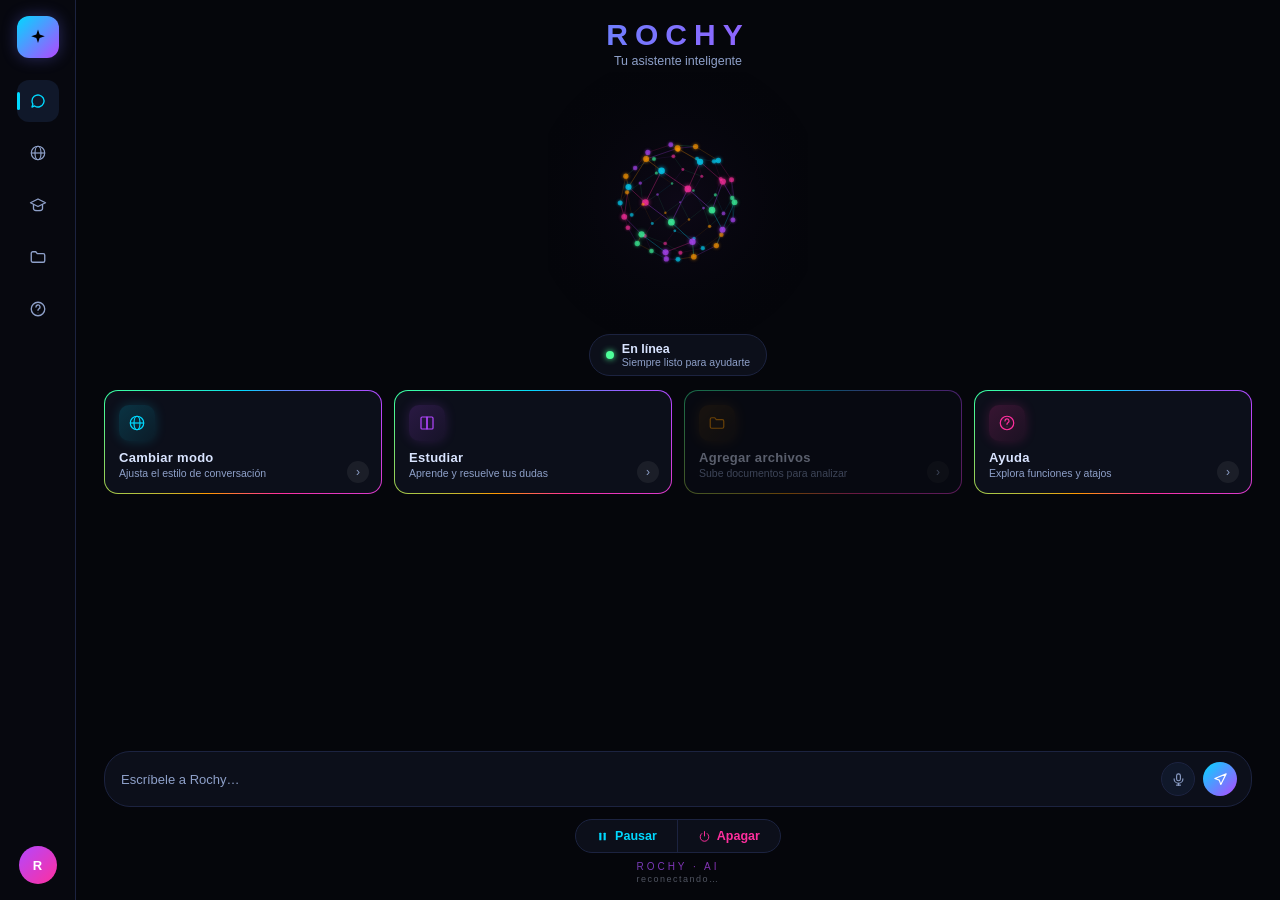
==== interface/index.html @ ec588e19 "Scroll en #main para que nada quede recortado en ventanas bajas En ventanas cortas, la esfera + tarj" ====
<!DOCTYPE html>
<html lang="es">
<head>
<meta charset="UTF-8">
<title>Rochy</title>
<style>
  :root {
    /* Paleta "gamer": neones más saturados que antes, para las tarjetas y
       botones (el orbe mantiene su propia paleta interna, esto es solo
       para el resto de la interfaz). */
    --blue: #00d9ff;
    --purple: #b347ff;
    --pink: #ff2f9e;
    --orange: #ff9900;
    --green: #3dffa0;
    --bg: #05060b;
    --panel: #0c0f1a;
    --border: #1c2340;
    --text: #d9e4ff;
    --text-dim: #8ea0c9;
  }
  * { box-sizing: border-box; }
  html, body {
    margin: 0;
    padding: 0;
    width: 100%;
    height: 100%;
    background: var(--bg);
    overflow: hidden;
    font-family: 'Segoe UI', 'Calibri', sans-serif;
    color: var(--text);
  }
  .display-font {
    font-family: 'Bahnschrift', 'Segoe UI Semibold', 'Trebuchet MS', sans-serif;
  }
  #app {
    display: flex;
    height: 100vh;
  }

  /* ================= Barra lateral ================= */
  #sidebar {
    flex: 0 0 76px;
    display: flex;
    flex-direction: column;
    align-items: center;
    padding: 16px 0;
    border-right: 1px solid var(--border);
    background: #07080f;
  }
  #sidebar .brand {
    width: 42px;
    height: 42px;
    border-radius: 12px;
    background: linear-gradient(135deg, var(--blue), var(--purple));
    display: flex;
    align-items: center;
    justify-content: center;
    font-size: 18px;
    cursor: pointer;
    box-shadow: 0 0 16px #6b6bff55;
    margin-bottom: 22px;
    border: none;
  }
  #sidebar .navIcons {
    display: flex;
    flex-direction: column;
    gap: 10px;
    flex: 1;
  }
  .navBtn {
    width: 42px;
    height: 42px;
    border-radius: 12px;
    background: transparent;
    border: 1px solid transparent;
    color: var(--text-dim);
    font-size: 17px;
    cursor: pointer;
    display: flex;
    align-items: center;
    justify-content: center;
    position: relative;
  }
  .navBtn:hover { background: #10182a; color: var(--text); }
  .navBtn.active { color: var(--blue); background: #10182a; }
  .navBtn.active::after {
    content: '';
    position: absolute;
    left: -1px;
    top: 50%;
    transform: translateY(-50%);
    width: 3px;
    height: 18px;
    border-radius: 3px;
    background: var(--blue);
  }
  #sidebar .avatar {
    width: 38px;
    height: 38px;
    border-radius: 50%;
    background: linear-gradient(135deg, var(--purple), var(--pink));
    display: flex;
    align-items: center;
    justify-content: center;
    font-size: 13px;
    font-weight: 600;
    color: #fff;
  }

  /* ================= Contenido principal ================= */
  #main {
    flex: 1;
    display: flex;
    flex-direction: column;
    min-width: 0;
    padding: 18px 28px 16px 28px;
    /* Antes era "hidden": si la ventana quedaba muy baja y todo (esfera +
       tarjetas + chat + entrada) no cabía, el sobrante se recortaba
       invisible — ni se veía ni se podía llegar a él. Ahora se puede
       desplazar en vez de perderlo. */
    overflow: auto;
  }
  #main::-webkit-scrollbar { width: 6px; }
  #main::-webkit-scrollbar-thumb { background: var(--border); border-radius: 3px; }

  #topRow {
    display: flex;
    justify-content: flex-start;
    flex: 0 0 auto;
  }
  /* Oculto por defecto: solo aparece en pantallas chicas (media query al
     final del archivo), donde la barra lateral deja de ser una columna fija
     y pasa a ser un cajón que se abre con este botón. */
  #hamburgerBtn {
    display: none;
    width: 34px;
    height: 34px;
    border-radius: 10px;
    background: var(--panel);
    border: 1px solid var(--border);
    color: var(--text-dim);
    cursor: pointer;
    align-items: center;
    justify-content: center;
  }
  #hamburgerBtn:hover { color: var(--text); border-color: var(--blue); }
  #sidebarBackdrop { display: none; }

  /* ================= Diseño responsive: prioriza el chat =================
     En cuanto hay una conversación de verdad (#main.chatting, activado desde
     JS en addBubble), el encabezado/esfera/tarjetas se achican con una
     transición suave — le devuelven casi todo el espacio vertical al chat,
     que es lo que más importa una vez que ya empezaste a hablar con Rochy.
     Las 4 acciones de las tarjetas siguen accesibles desde la barra
     lateral, así que nada se pierde al ocultarlas. */
  #header {
    text-align: center;
    flex: 0 0 auto;
    max-height: 80px;
    overflow: hidden;
    transition: max-height 0.3s ease, opacity 0.3s ease, margin 0.3s ease;
  }
  #main.chatting #header { max-height: 0; opacity: 0; margin: 0; }
  #assistantName {
    font-size: 30px;
    font-weight: 700;
    letter-spacing: 7px;
    margin: 0;
    background: linear-gradient(90deg, var(--blue), var(--purple), var(--pink), var(--orange), var(--green), var(--blue));
    background-size: 350% auto;
    -webkit-background-clip: text;
    background-clip: text;
    color: transparent;
    animation: titleShift 10s linear infinite;
  }
  @keyframes titleShift {
    to { background-position: -300% center; }
  }
  #tagline {
    margin: 2px 0 0 0;
    font-size: 12.5px;
    color: var(--text-dim);
  }

  #orbWrap {
    position: relative;
    width: 260px;
    height: 260px;
    margin: 4px auto 2px auto;
    flex: 0 0 auto;
    transition: width 0.3s ease, height 0.3s ease, margin 0.3s ease;
  }
  #orbWrap canvas {
    position: absolute;
    inset: 0;
    width: 100%;
    height: 100%;
  }
  /* A propósito NO se achica en modo "chatting" (a diferencia del
     encabezado/tarjetas) — al usuario le gusta que la esfera se quede en
     su tamaño normal siempre. */

  #statusPill {
    align-self: center;
    display: flex;
    align-items: center;
    gap: 8px;
    padding: 7px 16px;
    border-radius: 30px;
    border: 1px solid var(--border);
    background: var(--panel);
    margin: 0 auto 14px auto;
    transition: padding 0.3s ease, margin 0.3s ease;
  }
  #main.chatting #statusPill { padding: 4px 12px; margin: 0 auto 8px auto; }
  #main.chatting #statusSub { display: none; }
  #statusDot {
    width: 8px; height: 8px; border-radius: 50%;
    background: #4dff9a;
    box-shadow: 0 0 6px #4dff9a;
    flex: 0 0 auto;
    animation: dotPulse 2.2s ease-in-out infinite;
  }
  #statusDot.local { background: #ffb03c; box-shadow: 0 0 6px #ffb03c; }
  @keyframes dotPulse {
    0%, 100% { opacity: 1; transform: scale(1); }
    50% { opacity: 0.55; transform: scale(0.82); }
  }
  #statusText { font-size: 12.5px; font-weight: 600; }
  #statusSub { font-size: 10.5px; color: var(--text-dim); }

  /* ================= Tarjetas de función ================= */
  #cards {
    display: grid;
    grid-template-columns: repeat(auto-fit, minmax(140px, 1fr));
    gap: 12px;
    flex: 0 0 auto;
    margin-bottom: 14px;
    max-height: 200px;
    overflow: hidden;
    transition: max-height 0.3s ease, opacity 0.3s ease, margin 0.3s ease;
  }
  #main.chatting #cards {
    max-height: 0;
    opacity: 0;
    margin: 0;
    pointer-events: none;
  }
  /* Borde con degradado RGB girando — técnica de doble fondo (uno solo
     visible dentro del borde, otro solo en el área del borde mismo), sin
     máscaras: la versión anterior usaba mask-composite para recortar un
     anillo fino, pero no se recortaba bien en esta ventana y el degradado
     se filtraba por dentro de toda la tarjeta como franjas diagonales. Esta
     técnica es más simple y no tiene ese problema: el degradado JAMÁS pinta
     nada fuera del borde, porque solo existe ahí. */
  @property --angle {
    syntax: '<angle>';
    inherits: false;
    initial-value: 0deg;
  }
  .card {
    --angle: 0deg;
    position: relative;
    border: 1.5px solid transparent;
    border-radius: 14px;
    background:
      linear-gradient(var(--panel), var(--panel)) padding-box,
      conic-gradient(from var(--angle), var(--blue), var(--purple), var(--pink), var(--orange), var(--green), var(--blue)) border-box;
    padding: 14px 14px 12px 14px;
    cursor: pointer;
    text-align: left;
    transition: transform 0.15s, box-shadow 0.15s, filter 0.15s;
    color: var(--text);
    font-family: inherit;
    animation: spinBorder 8s linear infinite;
  }
  @keyframes spinBorder { to { --angle: 360deg; } }
  .card:hover { transform: translateY(-3px); box-shadow: 0 10px 26px #00000066; filter: brightness(1.15); }
  .card:disabled { opacity: 0.4; cursor: not-allowed; transform: none; animation: none; }
  .card .cardIcon {
    width: 36px; height: 36px;
    border-radius: 10px;
    display: flex; align-items: center; justify-content: center;
    margin-bottom: 9px;
  }
  .card .cardTitle { font-size: 13px; font-weight: 700; margin-bottom: 2px; letter-spacing: 0.3px; }
  .card .cardSub { font-size: 10.5px; color: var(--text-dim); line-height: 1.3; }
  .card .cardArrow {
    position: absolute;
    right: 12px; bottom: 10px;
    width: 22px; height: 22px;
    border-radius: 50%;
    display: flex; align-items: center; justify-content: center;
    font-size: 12px;
    background: #ffffff10;
    color: var(--text-dim);
  }
  .card.blue   .cardIcon { background: linear-gradient(135deg, #00d9ff2e, #00d9ff10); color: var(--blue);   box-shadow: 0 0 12px #00d9ff2e; }
  .card.purple .cardIcon { background: linear-gradient(135deg, #b347ff2e, #b347ff10); color: var(--purple); box-shadow: 0 0 12px #b347ff2e; }
  .card.orange .cardIcon { background: linear-gradient(135deg, #ff99002e, #ff990010); color: var(--orange); box-shadow: 0 0 12px #ff99002e; }
  .card.pink   .cardIcon { background: linear-gradient(135deg, #ff2f9e2e, #ff2f9e10); color: var(--pink);   box-shadow: 0 0 12px #ff2f9e2e; }

  /* ================= Ventana flotante (modal) =================
     Reemplaza los alert()/prompt() nativos del navegador (se veían feos,
     genéricos, y no se pueden ni pintar) y el panel de ayuda inline — ahora
     todo "contenido de ayuda" (ayuda de verdad, o elegir/crear una materia
     de estudio) aparece en esta misma ventana flotante, con nuestro propio
     estilo, en vez de mezclarse con el chat. */
  #modalOverlay {
    position: fixed;
    inset: 0;
    background: rgba(2, 3, 10, 0.62);
    backdrop-filter: blur(3px);
    display: none;
    align-items: center;
    justify-content: center;
    z-index: 50;
  }
  #modalOverlay.open { display: flex; }
  #modalBox {
    width: min(420px, 88vw);
    max-height: 78vh;
    display: flex;
    flex-direction: column;
    background: var(--panel);
    border: 1px solid var(--border);
    border-radius: 16px;
    box-shadow: 0 24px 70px #000000aa;
    animation: modalIn 0.18s ease-out;
  }
  @keyframes modalIn {
    from { opacity: 0; transform: scale(0.95) translateY(8px); }
    to { opacity: 1; transform: none; }
  }
  #modalHeader {
    display: flex;
    align-items: center;
    justify-content: space-between;
    padding: 14px 16px;
    border-bottom: 1px solid var(--border);
    flex: 0 0 auto;
  }
  #modalTitle { font-size: 15px; font-weight: 700; letter-spacing: 0.4px; }
  #modalClose {
    width: 28px; height: 28px;
    border-radius: 8px;
    border: 1px solid var(--border);
    background: transparent;
    color: var(--text-dim);
    cursor: pointer;
    display: flex; align-items: center; justify-content: center;
  }
  #modalClose:hover { color: var(--text); border-color: var(--pink); }
  #modalBody {
    padding: 16px;
    overflow-y: auto;
    font-size: 11.5px;
    line-height: 1.5;
  }
  #modalBody h4 {
    margin: 0 0 4px 0;
    font-size: 11px;
    letter-spacing: 1px;
    text-transform: uppercase;
    color: var(--blue);
    opacity: 0.9;
  }
  #modalBody p { margin: 0 0 8px 0; opacity: 0.9; }
  #modalBody code {
    display: inline-block;
    background: #17203a;
    color: #cfe0ff;
    border-radius: 5px;
    padding: 1px 6px;
    margin: 1px 0;
    font-size: 11px;
  }
  #modalBody .helpSection:last-child p:last-child { margin-bottom: 0; }

  /* Lista de materias existentes, dentro del modal de "Estudiar" */
  .subjectRow {
    display: flex;
    align-items: center;
    gap: 10px;
    padding: 10px 12px;
    border-radius: 10px;
    border: 1px solid var(--border);
    background: #0e1421;
    cursor: pointer;
    margin-bottom: 8px;
    transition: border-color 0.15s, transform 0.15s;
  }
  .subjectRow:hover { border-color: var(--purple); transform: translateX(2px); }
  .subjectRow .subjectIcon { color: var(--purple); flex: 0 0 auto; display: flex; }
  .subjectRow .subjectName { font-weight: 600; text-transform: capitalize; font-size: 12.5px; }
  #newSubjectRow { display: flex; gap: 8px; margin-top: 4px; }
  #newSubjectInput {
    flex: 1;
    background: #0e1421;
    border: 1px solid var(--border);
    border-radius: 8px;
    color: var(--text);
    padding: 8px 10px;
    font-size: 12.5px;
    outline: none;
  }
  #newSubjectInput:focus { border-color: var(--blue); }
  #newSubjectBtn {
    background: linear-gradient(135deg, var(--blue), var(--purple));
    border: none;
    color: #fff;
    border-radius: 8px;
    padding: 0 16px;
    font-size: 12.5px;
    font-weight: 600;
    cursor: pointer;
  }

  /* ================= Transcript ================= */
  #log {
    flex: 1 1 auto;
    overflow-y: auto;
    padding: 4px 2px;
    display: flex;
    flex-direction: column;
    gap: 8px;
    min-height: 0;
  }
  #log::-webkit-scrollbar { width: 6px; }
  #log::-webkit-scrollbar-thumb { background: var(--border); border-radius: 3px; }
  .bubble {
    max-width: 78%;
    padding: 8px 12px;
    border-radius: 14px;
    font-size: 12.5px;
    line-height: 1.45;
    word-wrap: break-word;
    animation: bubbleIn 0.25s ease-out;
  }
  @keyframes bubbleIn {
    from { opacity: 0; transform: translateY(6px); }
    to { opacity: 1; transform: none; }
  }
  .bubble.user {
    align-self: flex-end;
    background: linear-gradient(135deg, #1c3a66, #23305e);
    color: #e4edff;
    border-bottom-right-radius: 4px;
  }
  .bubble.assistant {
    align-self: flex-start;
    background: var(--panel);
    color: #cfe0ff;
    border: 1px solid var(--border);
    border-bottom-left-radius: 4px;
  }

  /* ================= Entrada de texto ================= */
  #inputRow {
    flex: 0 0 auto;
    display: flex;
    align-items: center;
    gap: 8px;
    padding: 10px 14px;
    border-radius: 26px;
    border: 1px solid var(--border);
    background: var(--panel);
    margin-top: 10px;
  }
  #textInput {
    flex: 1;
    background: transparent;
    border: none;
    color: var(--text);
    padding: 4px 2px;
    font-size: 13px;
    outline: none;
  }
  #textInput::placeholder { color: var(--text-dim); }
  .roundBtn {
    width: 34px; height: 34px;
    border-radius: 50%;
    border: 1px solid var(--border);
    background: #10182a;
    color: var(--text-dim);
    cursor: pointer;
    display: flex; align-items: center; justify-content: center;
    font-size: 13px;
    flex: 0 0 auto;
  }
  .roundBtn:hover { color: var(--text); border-color: var(--blue); }
  #sendBtn {
    background: linear-gradient(135deg, var(--blue), var(--purple));
    border: none;
    color: #fff;
  }

  /* ================= Barra inferior ================= */
  #controlRow {
    display: flex;
    justify-content: center;
    flex: 0 0 auto;
    margin-top: 12px;
  }
  #controlPill {
    display: flex;
    align-items: center;
    border: 1px solid var(--border);
    background: var(--panel);
    border-radius: 30px;
    overflow: hidden;
  }
  .pillBtn {
    background: transparent;
    border: none;
    color: var(--text);
    padding: 9px 20px;
    font-size: 12.5px;
    font-weight: 600;
    cursor: pointer;
    display: flex;
    align-items: center;
    gap: 6px;
  }
  #pauseBtn { color: var(--blue); }
  #pauseBtn:hover { background: #3aa0ff18; }
  #powerBtn { color: var(--pink); border-left: 1px solid var(--border); }
  #powerBtn:hover { background: #ff5ca818; }

  #footer {
    text-align: center;
    font-size: 10px;
    letter-spacing: 3px;
    padding-top: 8px;
    flex: 0 0 auto;
    background: linear-gradient(90deg, var(--blue), var(--purple), var(--pink));
    -webkit-background-clip: text;
    background-clip: text;
    color: transparent;
    opacity: 0.7;
  }
  #connLabel {
    text-align: center;
    font-size: 9px;
    letter-spacing: 1.5px;
    opacity: 0.35;
    padding-top: 2px;
    flex: 0 0 auto;
  }

  /* ================= Pantalla chica: barra lateral como cajón =================
     Con la ventana angosta, una columna fija de 76px le resta demasiado
     espacio al chat — se oculta y aparece el botón de menú (arriba a la
     izquierda) para abrirla como un cajón flotante encima de todo. */
  @media (max-width: 700px) {
    #hamburgerBtn { display: flex; }
    #sidebar {
      position: fixed;
      top: 0;
      bottom: 0;
      left: 0;
      transform: translateX(-100%);
      transition: transform 0.25s ease;
      z-index: 60;
      box-shadow: 12px 0 32px #000000aa;
    }
    #sidebar.open { transform: translateX(0); }
    #sidebarBackdrop {
      display: block;
      position: fixed;
      inset: 0;
      background: rgba(2, 3, 10, 0.55);
      z-index: 55;
      opacity: 0;
      pointer-events: none;
      transition: opacity 0.25s ease;
    }
    #sidebarBackdrop.open { opacity: 1; pointer-events: auto; }
  }
</style>
</head>
<body>
<div id="app">

  <!-- ============ Barra lateral ============ -->
  <div id="sidebar">
    <button class="brand" id="brandBtn" title="Reinicia la conversación">
      <svg viewBox="0 0 24 24" width="18" height="18" fill="currentColor"><path d="M12 2l2.2 6.8L21 11l-6.8 2.2L12 20l-2.2-6.8L3 11l6.8-2.2L12 2Z"/></svg>
    </button>
    <div class="navIcons">
      <button class="navBtn active" id="navChat" title="Ir al chat">
        <svg viewBox="0 0 24 24" width="18" height="18" fill="none" stroke="currentColor" stroke-width="1.8" stroke-linecap="round" stroke-linejoin="round"><path d="M4 12a8 8 0 1 1 3.5 6.6L4 20l1.2-3.8A7.96 7.96 0 0 1 4 12Z"/></svg>
      </button>
      <button class="navBtn" id="navMode" title="Cambiar modo (local/online)">
        <svg viewBox="0 0 24 24" width="18" height="18" fill="none" stroke="currentColor" stroke-width="1.6"><circle cx="12" cy="12" r="9"/><ellipse cx="12" cy="12" rx="4" ry="9"/><line x1="3" y1="12" x2="21" y2="12"/></svg>
      </button>
      <button class="navBtn" id="navStudy" title="Modo estudio">
        <svg viewBox="0 0 24 24" width="18" height="18" fill="none" stroke="currentColor" stroke-width="1.8" stroke-linecap="round" stroke-linejoin="round"><path d="M12 4 2 9l10 5 10-5-10-5Z"/><path d="M6 11.5V17c0 1.4 2.7 2.5 6 2.5s6-1.1 6-2.5v-5.5"/></svg>
      </button>
      <button class="navBtn" id="navFiles" title="Agregar archivos">
        <svg viewBox="0 0 24 24" width="18" height="18" fill="none" stroke="currentColor" stroke-width="1.8" stroke-linecap="round" stroke-linejoin="round"><path d="M3 7a2 2 0 0 1 2-2h4l2 2.5h8A2 2 0 0 1 21 9.5V17a2 2 0 0 1-2 2H5a2 2 0 0 1-2-2V7Z"/></svg>
      </button>
      <button class="navBtn" id="navHelp" title="Ayuda">
        <svg viewBox="0 0 24 24" width="18" height="18" fill="none" stroke="currentColor" stroke-width="1.8" stroke-linecap="round" stroke-linejoin="round"><circle cx="12" cy="12" r="9"/><path d="M9.3 9.3a2.7 2.7 0 1 1 3.9 2.4c-.9.5-1.2 1-1.2 2.1"/><circle cx="12" cy="17.2" r="0.6" fill="currentColor" stroke="none"/></svg>
      </button>
    </div>
    <div class="avatar" title="Roger">R</div>
  </div>
  <!-- Solo se ve (y hace algo) en pantallas chicas — un fondo oscuro detrás
       de la barra lateral cuando se abre como cajón, para cerrarla con un
       clic afuera. -->
  <div id="sidebarBackdrop"></div>

  <!-- ============ Contenido principal ============ -->
  <div id="main">
    <div id="topRow">
      <!-- Solo visible en pantallas chicas (ver @media más abajo) — abre la
           barra lateral como un cajón, en vez de dejarla fija ocupando
           espacio en una ventana angosta. -->
      <button id="hamburgerBtn" title="Menú">
        <svg viewBox="0 0 24 24" width="18" height="18" fill="none" stroke="currentColor" stroke-width="2" stroke-linecap="round"><line x1="4" y1="7" x2="20" y2="7"/><line x1="4" y1="12" x2="20" y2="12"/><line x1="4" y1="17" x2="20" y2="17"/></svg>
      </button>
    </div>

    <div id="header">
      <h1 id="assistantName" class="display-font">ROCHY</h1>
      <p id="tagline">Tu asistente inteligente</p>
    </div>

    <div id="orbWrap">
      <canvas id="orbGl"></canvas>
      <canvas id="orbParticles"></canvas>
    </div>

    <div id="statusPill">
      <span id="statusDot"></span>
      <div>
        <div id="statusText">En línea</div>
        <div id="statusSub">Siempre listo para ayudarte</div>
      </div>
    </div>

    <div id="cards">
      <button class="card blue" id="modeBtn" title="Cambia entre modo en línea y modo local">
        <div class="cardIcon"><svg viewBox="0 0 24 24" width="18" height="18" fill="none" stroke="currentColor" stroke-width="1.6"><circle cx="12" cy="12" r="9"/><ellipse cx="12" cy="12" rx="4" ry="9"/><line x1="3" y1="12" x2="21" y2="12"/></svg></div>
        <div class="cardTitle display-font">Cambiar modo</div>
        <div class="cardSub">Ajusta el estilo de conversación</div>
        <div class="cardArrow">›</div>
      </button>
      <button class="card purple" id="studyBtn" title="Crea una zona de estudio y elige tus apuntes">
        <div class="cardIcon"><svg viewBox="0 0 24 24" width="18" height="18" fill="none" stroke="currentColor" stroke-width="1.6" stroke-linejoin="round"><path d="M4 5.5C4 4.7 4.7 4 5.5 4H12v16H5.5C4.7 20 4 19.3 4 18.5V5.5Z"/><path d="M20 5.5C20 4.7 19.3 4 18.5 4H12v16h6.5c.8 0 1.5-.7 1.5-1.5V5.5Z"/></svg></div>
        <div class="cardTitle display-font">Estudiar</div>
        <div class="cardSub">Aprende y resuelve tus dudas</div>
        <div class="cardArrow">›</div>
      </button>
      <button class="card orange" id="uploadBtn" title="Agrega más archivos a la materia activa" disabled>
        <div class="cardIcon"><svg viewBox="0 0 24 24" width="18" height="18" fill="none" stroke="currentColor" stroke-width="1.6" stroke-linecap="round" stroke-linejoin="round"><path d="M3 7a2 2 0 0 1 2-2h4l2 2.5h8A2 2 0 0 1 21 9.5V17a2 2 0 0 1-2 2H5a2 2 0 0 1-2-2V7Z"/></svg></div>
        <div class="cardTitle display-font">Agregar archivos</div>
        <div class="cardSub">Sube documentos para analizar</div>
        <div class="cardArrow">›</div>
      </button>
      <button class="card pink" id="helpBtn" title="¿Qué le puedo decir a Rochy?">
        <div class="cardIcon"><svg viewBox="0 0 24 24" width="18" height="18" fill="none" stroke="currentColor" stroke-width="1.6" stroke-linecap="round" stroke-linejoin="round"><circle cx="12" cy="12" r="9"/><path d="M9.3 9.3a2.7 2.7 0 1 1 3.9 2.4c-.9.5-1.2 1-1.2 2.1"/><circle cx="12" cy="17.2" r="0.6" fill="currentColor" stroke="none"/></svg></div>
        <div class="cardTitle display-font">Ayuda</div>
        <div class="cardSub">Explora funciones y atajos</div>
        <div class="cardArrow">›</div>
      </button>
    </div>

    <!-- Ayuda en español sencillo, sin tecnicismos. -->
    <div id="log"></div>

    <div id="inputRow">
      <input id="textInput" type="text" placeholder="Escríbele a Rochy…" autocomplete="off">
      <button class="roundBtn" id="micBtn" title="Rochy también te escucha por voz — di 'rochy' para activarla">
        <svg viewBox="0 0 24 24" width="15" height="15" fill="none" stroke="currentColor" stroke-width="1.8" stroke-linecap="round" stroke-linejoin="round"><rect x="9" y="3" width="6" height="11" rx="3"/><path d="M5 11a7 7 0 0 0 14 0"/><line x1="12" y1="18" x2="12" y2="21"/><line x1="9" y1="21" x2="15" y2="21"/></svg>
      </button>
      <button class="roundBtn" id="sendBtn" title="Enviar">
        <svg viewBox="0 0 24 24" width="15" height="15" fill="none" stroke="currentColor" stroke-width="1.8" stroke-linejoin="round" stroke-linecap="round"><path d="M21 3 3 10.5l7 2.5 2.5 7L21 3Z"/></svg>
      </button>
    </div>

    <div id="controlRow">
      <div id="controlPill">
        <button class="pillBtn" id="pauseBtn" title="Deja de escuchar activamente">
          <svg viewBox="0 0 24 24" width="13" height="13" fill="currentColor"><rect x="6" y="5" width="4" height="14" rx="1"/><rect x="14" y="5" width="4" height="14" rx="1"/></svg>
          Pausar
        </button>
        <button class="pillBtn" id="powerBtn" title="Cierra la aplicación por completo">
          <svg viewBox="0 0 24 24" width="13" height="13" fill="none" stroke="currentColor" stroke-width="1.8" stroke-linecap="round"><line x1="12" y1="3" x2="12" y2="11"/><path d="M7 6.5a8 8 0 1 0 10 0"/></svg>
          Apagar
        </button>
      </div>
    </div>

    <div id="footer">ROCHY · AI</div>
    <div id="connLabel">conectando…</div>
  </div>
</div>

<!-- Ventana flotante reutilizable: ayuda y el selector de materias de
     estudio la usan, en vez de alert()/prompt() nativos del navegador. -->
<div id="modalOverlay">
  <div id="modalBox">
    <div id="modalHeader">
      <span id="modalTitle" class="display-font"></span>
      <button id="modalClose">✕</button>
    </div>
    <div id="modalBody"></div>
  </div>
</div>

<script src="orb.js"></script>
<script>
// El orbe en sí (el shader líquido tipo Siri) vive en orb.js, en su propio
// archivo — aquí solo lo inicializamos y le avisamos de los cambios de
// estado. El color de marca es siempre el mismo; el estado solo cambia qué
// tan turbulento/rápido se mueve, y los textos de la píldora de estado.
const orb = SiriOrb.init(document.getElementById('orbGl'), document.getElementById('orbParticles'));

const STATE_LABELS = {
  idle:      { label: 'En línea',   sub: 'Siempre listo para ayudarte' },
  listening: { label: 'Escuchando', sub: 'Di tu mensaje cuando quieras' },
  thinking:  { label: 'Procesando', sub: 'Dame un momento…' },
  speaking:  { label: 'Hablando',   sub: 'Escuchando la respuesta' },
};

function setState(name) {
  if (!STATE_LABELS[name]) return;
  orb.setState(name);
  if (!studySubjectActive) {
    document.getElementById('statusText').textContent = STATE_LABELS[name].label;
    document.getElementById('statusSub').textContent = STATE_LABELS[name].sub;
  }
  document.getElementById('statusDot').classList.toggle('local', currentAiMode === 'local' && name === 'idle');
}

// --- Transcript ---
const log = document.getElementById('log');
function addBubble(role, text) {
  const div = document.createElement('div');
  div.className = 'bubble ' + (role === 'user' ? 'user' : 'assistant');
  div.textContent = text;
  log.appendChild(div);
  log.scrollTop = log.scrollHeight;
  // En cuanto hay conversación de verdad, la esfera/encabezado/tarjetas se
  // achican para darle casi todo el espacio al chat — la pantalla de
  // bienvenida ya cumplió su función de mostrar las opciones disponibles.
  document.getElementById('main').classList.add('chatting');
}

// --- Estado actual conocido por la interfaz ---
let currentAiMode = 'online';
let currentStudySubject = null;
let studySubjectActive = false;

function updateStatusBar() {
  studySubjectActive = !!currentStudySubject;
  const dot = document.getElementById('statusDot');
  dot.classList.toggle('local', currentAiMode === 'local');

  if (studySubjectActive) {
    document.getElementById('statusText').textContent = 'Estudiando: ' + currentStudySubject;
    document.getElementById('statusSub').textContent = currentAiMode === 'local' ? 'Modo local (ahorro)' : 'Modo en línea';
  } else {
    document.getElementById('statusText').textContent = currentAiMode === 'local' ? 'Modo local' : 'En línea';
    document.getElementById('statusSub').textContent = currentAiMode === 'local' ? 'Ahorrando datos, sin internet' : 'Siempre listo para ayudarte';
  }

  document.getElementById('uploadBtn').disabled = !currentStudySubject;
}
updateStatusBar();

// --- WebSocket ---
let ws;
function connect() {
  const conn = document.getElementById('connLabel');
  try {
    ws = new WebSocket('ws://localhost:8765');
  } catch (e) {
    setTimeout(connect, 2000);
    return;
  }
  ws.onopen = () => { conn.textContent = 'conectado'; };
  ws.onclose = () => { conn.textContent = 'reconectando…'; setTimeout(connect, 2000); };
  ws.onerror = () => ws.close();
  ws.onmessage = (event) => {
    let data;
    try { data = JSON.parse(event.data); } catch (e) { return; }

    if (data.type === 'state' && data.state) {
      setState(data.state);
    } else if (data.type === 'transcript' && data.text) {
      addBubble(data.role, data.text);
    } else if (data.type === 'mode_update') {
      currentAiMode = data.ai_mode || 'online';
      currentStudySubject = data.study_subject || null;
      updateStatusBar();
    } else if (data.type === 'open_file_picker' && data.subject) {
      openFilePicker(data.subject);
    } else if (data.type === 'voice_envelope') {
      // Volumen real de la voz que está a punto de sonar (ver tts.py) — el
      // orbe lo usa para crecer/encoger siguiendo los altos y bajos de
      // verdad mientras habla.
      orb.setVoiceEnvelope(data.envelope, data.step_ms);
    }
  };
}
connect();

// --- Selector nativo de archivos (modo estudio) ---
function openFilePicker(subject) {
  if (!window.pywebview || !window.pywebview.api) {
    setTimeout(() => openFilePicker(subject), 300);
    return;
  }
  window.pywebview.api.pick_and_copy(subject).then(() => {});
}

// --- Entrada de texto ---
const input = document.getElementById('textInput');
const sendBtn = document.getElementById('sendBtn');

function sendText() {
  const text = input.value.trim();
  if (!text || !ws || ws.readyState !== WebSocket.OPEN) return;
  ws.send(JSON.stringify({ type: 'text_command', text }));
  input.value = '';
}

sendBtn.addEventListener('click', sendText);
input.addEventListener('keydown', (e) => {
  if (e.key === 'Enter') sendText();
});
document.getElementById('micBtn').addEventListener('click', () => input.focus());

function sendControl(text) {
  if (!ws || ws.readyState !== WebSocket.OPEN) return;
  ws.send(JSON.stringify({ type: 'text_command', text }));
}

document.getElementById('pauseBtn').addEventListener('click', () => sendControl('descansa'));
document.getElementById('powerBtn').addEventListener('click', () => sendControl('apágate'));
document.getElementById('brandBtn').addEventListener('click', () => sendControl('reinicia la conversación'));

document.getElementById('modeBtn').addEventListener('click', () => {
  sendControl(currentAiMode === 'local' ? 'modo online' : 'modo local');
});

document.getElementById('uploadBtn').addEventListener('click', () => {
  if (currentStudySubject) openFilePicker(currentStudySubject);
});

// --- Ventana flotante (modal) ---
// Reemplaza alert()/prompt() nativos (se veían genéricos y feos, sin
// nuestro estilo) y el panel de ayuda inline. "Ayuda" y "Estudiar" abren
// esta misma ventana con contenido distinto — nunca aparece nada de esto
// como mensajes en el chat.
const modalOverlay = document.getElementById('modalOverlay');
const modalTitleEl = document.getElementById('modalTitle');
const modalBodyEl = document.getElementById('modalBody');

function openModal(title, bodyHTML) {
  modalTitleEl.textContent = title;
  modalBodyEl.innerHTML = bodyHTML;
  modalOverlay.classList.add('open');
}
function closeModal() {
  modalOverlay.classList.remove('open');
}
document.getElementById('modalClose').addEventListener('click', closeModal);
modalOverlay.addEventListener('click', (e) => {
  if (e.target === modalOverlay) closeModal();
});

const HELP_HTML = `
  <div class="helpSection">
    <h4>Hablar con Rochy</h4>
    <p>Dile "rochy" en voz alta y espera a que responda "Dime", o escribe tu mensaje abajo y presiona Enter. No hace falta decir nada especial para charlar o pedir tareas normales.</p>
  </div>
  <div class="helpSection">
    <h4>Modo local vs. modo en línea</h4>
    <p><b>En línea</b> usa internet y da las respuestas más completas. <b>Local</b> usa la IA de tu propia PC, no gasta datos.</p>
    <p>Di <code>modo local</code> o <code>modo online</code>, o usa la tarjeta "Cambiar modo".</p>
  </div>
  <div class="helpSection">
    <h4>Modo estudio</h4>
    <p>Rochy responde usando tus propios apuntes (PDF, Word o texto). Usa la tarjeta "Estudiar" para elegir una materia existente o crear una nueva.</p>
    <p>Di <code>sal del modo estudio</code> para salir, o <code>olvida el estudio de [materia]</code> para que olvide lo aprendido (sin borrar tus archivos).</p>
  </div>
  <div class="helpSection">
    <h4>Si Rochy se equivoca o tarda</h4>
    <p>Di <code>olvídalo</code> o <code>cancela</code> en cualquier momento.</p>
  </div>
  <div class="helpSection">
    <h4>Pausar o cerrar</h4>
    <p>"Pausar" deja de escuchar activamente. "Apagar" cierra la aplicación. También puedes decir "descansa" o "apágate".</p>
  </div>
`;

function showHelp() {
  openModal('Ayuda', HELP_HTML);
}

const SUBJECT_ICON = '<svg viewBox="0 0 24 24" width="16" height="16" fill="none" stroke="currentColor" stroke-width="1.8" stroke-linejoin="round"><path d="M4 5.5C4 4.7 4.7 4 5.5 4H12v16H5.5C4.7 20 4 19.3 4 18.5V5.5Z"/><path d="M20 5.5C20 4.7 19.3 4 18.5 4H12v16h6.5c.8 0 1.5-.7 1.5-1.5V5.5Z"/></svg>';

async function showStudyPicker() {
  openModal('Modo estudio', '<p style="opacity:.7">Cargando tus materias…</p>');

  let subjects = [];
  try {
    if (window.pywebview && window.pywebview.api) {
      subjects = await window.pywebview.api.list_subjects();
    }
  } catch (e) {
    subjects = [];
  }

  const rowsHtml = subjects.length
    ? subjects.map((s) => `
        <div class="subjectRow" data-subject="${s}">
          <span class="subjectIcon">${SUBJECT_ICON}</span>
          <span class="subjectName">${s.replace(/_/g, ' ')}</span>
        </div>
      `).join('')
    : '<p style="opacity:.7">Todavía no tienes ninguna materia — crea la primera abajo.</p>';

  modalBodyEl.innerHTML = `
    <p style="margin:0 0 10px 0; opacity:.75;">Elige una materia para seguir estudiando:</p>
    ${rowsHtml}
    <div id="newSubjectRow">
      <input id="newSubjectInput" type="text" placeholder="Nueva materia…">
      <button id="newSubjectBtn">Crear</button>
    </div>
  `;

  modalBodyEl.querySelectorAll('.subjectRow').forEach((row) => {
    row.addEventListener('click', async () => {
      const subject = row.dataset.subject;
      closeModal();
      if (window.pywebview && window.pywebview.api) {
        await window.pywebview.api.activate_subject(subject);
      }
    });
  });

  const newInput = document.getElementById('newSubjectInput');
  const createNew = () => {
    const name = newInput.value.trim();
    if (!name) return;
    closeModal();
    openFilePicker(name); // crea la carpeta, abre el selector, copia e indexa
  };
  document.getElementById('newSubjectBtn').addEventListener('click', createNew);
  newInput.addEventListener('keydown', (e) => { if (e.key === 'Enter') createNew(); });
}

document.getElementById('helpBtn').addEventListener('click', showHelp);
document.getElementById('studyBtn').addEventListener('click', showStudyPicker);

// --- Barra lateral como cajón en pantallas chicas ---
const sidebarEl = document.getElementById('sidebar');
const sidebarBackdrop = document.getElementById('sidebarBackdrop');
function openSidebar() {
  sidebarEl.classList.add('open');
  sidebarBackdrop.classList.add('open');
}
function closeSidebar() {
  sidebarEl.classList.remove('open');
  sidebarBackdrop.classList.remove('open');
}
document.getElementById('hamburgerBtn').addEventListener('click', openSidebar);
sidebarBackdrop.addEventListener('click', closeSidebar);
// Elegir cualquier ícono de la barra la cierra sola (si estaba abierta como cajón).
sidebarEl.querySelectorAll('button').forEach((btn) => {
  btn.addEventListener('click', closeSidebar);
});

// --- Barra lateral: accesos rápidos a las mismas acciones que las tarjetas ---
document.getElementById('navChat').addEventListener('click', () => {
  setActiveNav('navChat');
  input.focus();
});
document.getElementById('navMode').addEventListener('click', () => {
  document.getElementById('modeBtn').click();
});
document.getElementById('navStudy').addEventListener('click', () => {
  setActiveNav('navStudy');
  showStudyPicker();
});
document.getElementById('navFiles').addEventListener('click', () => {
  setActiveNav('navFiles');
  document.getElementById('uploadBtn').click();
});
document.getElementById('navHelp').addEventListener('click', () => {
  setActiveNav('navHelp');
  showHelp();
});
function setActiveNav(id) {
  for (const btn of document.querySelectorAll('.navBtn')) {
    btn.classList.toggle('active', btn.id === id);
  }
}
</script>
</body>
</html>
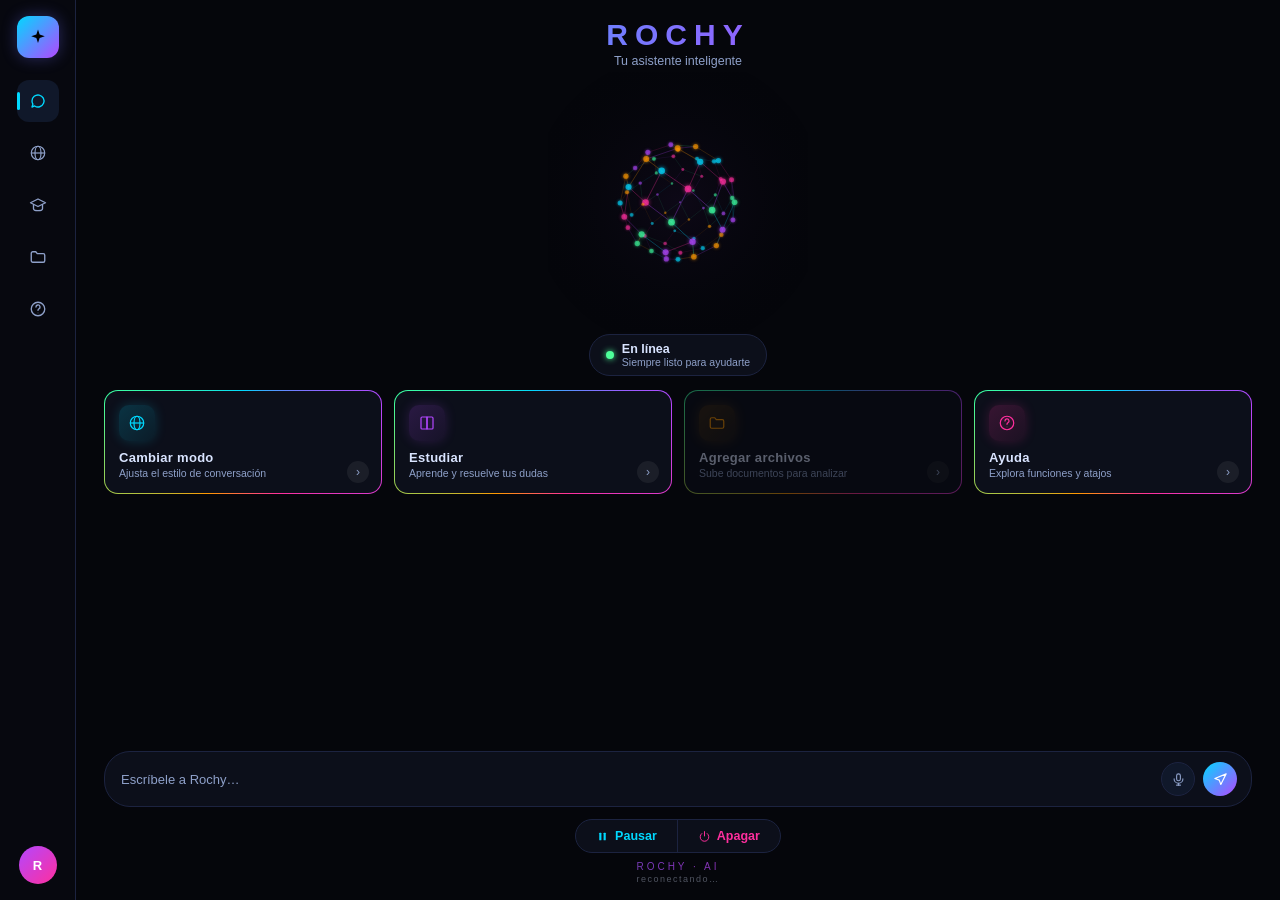
==== commit 0e8427a8: "Separa CSS y JS de la interfaz en archivos propios index.html estaba todo mezclado (HTML+CSS+JS en u" ====
--- a/interface/index.html
+++ b/interface/index.html
@@ -3,582 +3,7 @@
 <head>
 <meta charset="UTF-8">
 <title>Rochy</title>
-<style>
-  :root {
-    /* Paleta "gamer": neones más saturados que antes, para las tarjetas y
-       botones (el orbe mantiene su propia paleta interna, esto es solo
-       para el resto de la interfaz). */
-    --blue: #00d9ff;
-    --purple: #b347ff;
-    --pink: #ff2f9e;
-    --orange: #ff9900;
-    --green: #3dffa0;
-    --bg: #05060b;
-    --panel: #0c0f1a;
-    --border: #1c2340;
-    --text: #d9e4ff;
-    --text-dim: #8ea0c9;
-  }
-  * { box-sizing: border-box; }
-  html, body {
-    margin: 0;
-    padding: 0;
-    width: 100%;
-    height: 100%;
-    background: var(--bg);
-    overflow: hidden;
-    font-family: 'Segoe UI', 'Calibri', sans-serif;
-    color: var(--text);
-  }
-  .display-font {
-    font-family: 'Bahnschrift', 'Segoe UI Semibold', 'Trebuchet MS', sans-serif;
-  }
-  #app {
-    display: flex;
-    height: 100vh;
-  }
-
-  /* ================= Barra lateral ================= */
-  #sidebar {
-    flex: 0 0 76px;
-    display: flex;
-    flex-direction: column;
-    align-items: center;
-    padding: 16px 0;
-    border-right: 1px solid var(--border);
-    background: #07080f;
-  }
-  #sidebar .brand {
-    width: 42px;
-    height: 42px;
-    border-radius: 12px;
-    background: linear-gradient(135deg, var(--blue), var(--purple));
-    display: flex;
-    align-items: center;
-    justify-content: center;
-    font-size: 18px;
-    cursor: pointer;
-    box-shadow: 0 0 16px #6b6bff55;
-    margin-bottom: 22px;
-    border: none;
-  }
-  #sidebar .navIcons {
-    display: flex;
-    flex-direction: column;
-    gap: 10px;
-    flex: 1;
-  }
-  .navBtn {
-    width: 42px;
-    height: 42px;
-    border-radius: 12px;
-    background: transparent;
-    border: 1px solid transparent;
-    color: var(--text-dim);
-    font-size: 17px;
-    cursor: pointer;
-    display: flex;
-    align-items: center;
-    justify-content: center;
-    position: relative;
-  }
-  .navBtn:hover { background: #10182a; color: var(--text); }
-  .navBtn.active { color: var(--blue); background: #10182a; }
-  .navBtn.active::after {
-    content: '';
-    position: absolute;
-    left: -1px;
-    top: 50%;
-    transform: translateY(-50%);
-    width: 3px;
-    height: 18px;
-    border-radius: 3px;
-    background: var(--blue);
-  }
-  #sidebar .avatar {
-    width: 38px;
-    height: 38px;
-    border-radius: 50%;
-    background: linear-gradient(135deg, var(--purple), var(--pink));
-    display: flex;
-    align-items: center;
-    justify-content: center;
-    font-size: 13px;
-    font-weight: 600;
-    color: #fff;
-  }
-
-  /* ================= Contenido principal ================= */
-  #main {
-    flex: 1;
-    display: flex;
-    flex-direction: column;
-    min-width: 0;
-    padding: 18px 28px 16px 28px;
-    /* Antes era "hidden": si la ventana quedaba muy baja y todo (esfera +
-       tarjetas + chat + entrada) no cabía, el sobrante se recortaba
-       invisible — ni se veía ni se podía llegar a él. Ahora se puede
-       desplazar en vez de perderlo. */
-    overflow: auto;
-  }
-  #main::-webkit-scrollbar { width: 6px; }
-  #main::-webkit-scrollbar-thumb { background: var(--border); border-radius: 3px; }
-
-  #topRow {
-    display: flex;
-    justify-content: flex-start;
-    flex: 0 0 auto;
-  }
-  /* Oculto por defecto: solo aparece en pantallas chicas (media query al
-     final del archivo), donde la barra lateral deja de ser una columna fija
-     y pasa a ser un cajón que se abre con este botón. */
-  #hamburgerBtn {
-    display: none;
-    width: 34px;
-    height: 34px;
-    border-radius: 10px;
-    background: var(--panel);
-    border: 1px solid var(--border);
-    color: var(--text-dim);
-    cursor: pointer;
-    align-items: center;
-    justify-content: center;
-  }
-  #hamburgerBtn:hover { color: var(--text); border-color: var(--blue); }
-  #sidebarBackdrop { display: none; }
-
-  /* ================= Diseño responsive: prioriza el chat =================
-     En cuanto hay una conversación de verdad (#main.chatting, activado desde
-     JS en addBubble), el encabezado/esfera/tarjetas se achican con una
-     transición suave — le devuelven casi todo el espacio vertical al chat,
-     que es lo que más importa una vez que ya empezaste a hablar con Rochy.
-     Las 4 acciones de las tarjetas siguen accesibles desde la barra
-     lateral, así que nada se pierde al ocultarlas. */
-  #header {
-    text-align: center;
-    flex: 0 0 auto;
-    max-height: 80px;
-    overflow: hidden;
-    transition: max-height 0.3s ease, opacity 0.3s ease, margin 0.3s ease;
-  }
-  #main.chatting #header { max-height: 0; opacity: 0; margin: 0; }
-  #assistantName {
-    font-size: 30px;
-    font-weight: 700;
-    letter-spacing: 7px;
-    margin: 0;
-    background: linear-gradient(90deg, var(--blue), var(--purple), var(--pink), var(--orange), var(--green), var(--blue));
-    background-size: 350% auto;
-    -webkit-background-clip: text;
-    background-clip: text;
-    color: transparent;
-    animation: titleShift 10s linear infinite;
-  }
-  @keyframes titleShift {
-    to { background-position: -300% center; }
-  }
-  #tagline {
-    margin: 2px 0 0 0;
-    font-size: 12.5px;
-    color: var(--text-dim);
-  }
-
-  #orbWrap {
-    position: relative;
-    width: 260px;
-    height: 260px;
-    margin: 4px auto 2px auto;
-    flex: 0 0 auto;
-    transition: width 0.3s ease, height 0.3s ease, margin 0.3s ease;
-  }
-  #orbWrap canvas {
-    position: absolute;
-    inset: 0;
-    width: 100%;
-    height: 100%;
-  }
-  /* A propósito NO se achica en modo "chatting" (a diferencia del
-     encabezado/tarjetas) — al usuario le gusta que la esfera se quede en
-     su tamaño normal siempre. */
-
-  #statusPill {
-    align-self: center;
-    display: flex;
-    align-items: center;
-    gap: 8px;
-    padding: 7px 16px;
-    border-radius: 30px;
-    border: 1px solid var(--border);
-    background: var(--panel);
-    margin: 0 auto 14px auto;
-    transition: padding 0.3s ease, margin 0.3s ease;
-  }
-  #main.chatting #statusPill { padding: 4px 12px; margin: 0 auto 8px auto; }
-  #main.chatting #statusSub { display: none; }
-  #statusDot {
-    width: 8px; height: 8px; border-radius: 50%;
-    background: #4dff9a;
-    box-shadow: 0 0 6px #4dff9a;
-    flex: 0 0 auto;
-    animation: dotPulse 2.2s ease-in-out infinite;
-  }
-  #statusDot.local { background: #ffb03c; box-shadow: 0 0 6px #ffb03c; }
-  @keyframes dotPulse {
-    0%, 100% { opacity: 1; transform: scale(1); }
-    50% { opacity: 0.55; transform: scale(0.82); }
-  }
-  #statusText { font-size: 12.5px; font-weight: 600; }
-  #statusSub { font-size: 10.5px; color: var(--text-dim); }
-
-  /* ================= Tarjetas de función ================= */
-  #cards {
-    display: grid;
-    grid-template-columns: repeat(auto-fit, minmax(140px, 1fr));
-    gap: 12px;
-    flex: 0 0 auto;
-    margin-bottom: 14px;
-    max-height: 200px;
-    overflow: hidden;
-    transition: max-height 0.3s ease, opacity 0.3s ease, margin 0.3s ease;
-  }
-  #main.chatting #cards {
-    max-height: 0;
-    opacity: 0;
-    margin: 0;
-    pointer-events: none;
-  }
-  /* Borde con degradado RGB girando — técnica de doble fondo (uno solo
-     visible dentro del borde, otro solo en el área del borde mismo), sin
-     máscaras: la versión anterior usaba mask-composite para recortar un
-     anillo fino, pero no se recortaba bien en esta ventana y el degradado
-     se filtraba por dentro de toda la tarjeta como franjas diagonales. Esta
-     técnica es más simple y no tiene ese problema: el degradado JAMÁS pinta
-     nada fuera del borde, porque solo existe ahí. */
-  @property --angle {
-    syntax: '<angle>';
-    inherits: false;
-    initial-value: 0deg;
-  }
-  .card {
-    --angle: 0deg;
-    position: relative;
-    border: 1.5px solid transparent;
-    border-radius: 14px;
-    background:
-      linear-gradient(var(--panel), var(--panel)) padding-box,
-      conic-gradient(from var(--angle), var(--blue), var(--purple), var(--pink), var(--orange), var(--green), var(--blue)) border-box;
-    padding: 14px 14px 12px 14px;
-    cursor: pointer;
-    text-align: left;
-    transition: transform 0.15s, box-shadow 0.15s, filter 0.15s;
-    color: var(--text);
-    font-family: inherit;
-    animation: spinBorder 8s linear infinite;
-  }
-  @keyframes spinBorder { to { --angle: 360deg; } }
-  .card:hover { transform: translateY(-3px); box-shadow: 0 10px 26px #00000066; filter: brightness(1.15); }
-  .card:disabled { opacity: 0.4; cursor: not-allowed; transform: none; animation: none; }
-  .card .cardIcon {
-    width: 36px; height: 36px;
-    border-radius: 10px;
-    display: flex; align-items: center; justify-content: center;
-    margin-bottom: 9px;
-  }
-  .card .cardTitle { font-size: 13px; font-weight: 700; margin-bottom: 2px; letter-spacing: 0.3px; }
-  .card .cardSub { font-size: 10.5px; color: var(--text-dim); line-height: 1.3; }
-  .card .cardArrow {
-    position: absolute;
-    right: 12px; bottom: 10px;
-    width: 22px; height: 22px;
-    border-radius: 50%;
-    display: flex; align-items: center; justify-content: center;
-    font-size: 12px;
-    background: #ffffff10;
-    color: var(--text-dim);
-  }
-  .card.blue   .cardIcon { background: linear-gradient(135deg, #00d9ff2e, #00d9ff10); color: var(--blue);   box-shadow: 0 0 12px #00d9ff2e; }
-  .card.purple .cardIcon { background: linear-gradient(135deg, #b347ff2e, #b347ff10); color: var(--purple); box-shadow: 0 0 12px #b347ff2e; }
-  .card.orange .cardIcon { background: linear-gradient(135deg, #ff99002e, #ff990010); color: var(--orange); box-shadow: 0 0 12px #ff99002e; }
-  .card.pink   .cardIcon { background: linear-gradient(135deg, #ff2f9e2e, #ff2f9e10); color: var(--pink);   box-shadow: 0 0 12px #ff2f9e2e; }
-
-  /* ================= Ventana flotante (modal) =================
-     Reemplaza los alert()/prompt() nativos del navegador (se veían feos,
-     genéricos, y no se pueden ni pintar) y el panel de ayuda inline — ahora
-     todo "contenido de ayuda" (ayuda de verdad, o elegir/crear una materia
-     de estudio) aparece en esta misma ventana flotante, con nuestro propio
-     estilo, en vez de mezclarse con el chat. */
-  #modalOverlay {
-    position: fixed;
-    inset: 0;
-    background: rgba(2, 3, 10, 0.62);
-    backdrop-filter: blur(3px);
-    display: none;
-    align-items: center;
-    justify-content: center;
-    z-index: 50;
-  }
-  #modalOverlay.open { display: flex; }
-  #modalBox {
-    width: min(420px, 88vw);
-    max-height: 78vh;
-    display: flex;
-    flex-direction: column;
-    background: var(--panel);
-    border: 1px solid var(--border);
-    border-radius: 16px;
-    box-shadow: 0 24px 70px #000000aa;
-    animation: modalIn 0.18s ease-out;
-  }
-  @keyframes modalIn {
-    from { opacity: 0; transform: scale(0.95) translateY(8px); }
-    to { opacity: 1; transform: none; }
-  }
-  #modalHeader {
-    display: flex;
-    align-items: center;
-    justify-content: space-between;
-    padding: 14px 16px;
-    border-bottom: 1px solid var(--border);
-    flex: 0 0 auto;
-  }
-  #modalTitle { font-size: 15px; font-weight: 700; letter-spacing: 0.4px; }
-  #modalClose {
-    width: 28px; height: 28px;
-    border-radius: 8px;
-    border: 1px solid var(--border);
-    background: transparent;
-    color: var(--text-dim);
-    cursor: pointer;
-    display: flex; align-items: center; justify-content: center;
-  }
-  #modalClose:hover { color: var(--text); border-color: var(--pink); }
-  #modalBody {
-    padding: 16px;
-    overflow-y: auto;
-    font-size: 11.5px;
-    line-height: 1.5;
-  }
-  #modalBody h4 {
-    margin: 0 0 4px 0;
-    font-size: 11px;
-    letter-spacing: 1px;
-    text-transform: uppercase;
-    color: var(--blue);
-    opacity: 0.9;
-  }
-  #modalBody p { margin: 0 0 8px 0; opacity: 0.9; }
-  #modalBody code {
-    display: inline-block;
-    background: #17203a;
-    color: #cfe0ff;
-    border-radius: 5px;
-    padding: 1px 6px;
-    margin: 1px 0;
-    font-size: 11px;
-  }
-  #modalBody .helpSection:last-child p:last-child { margin-bottom: 0; }
-
-  /* Lista de materias existentes, dentro del modal de "Estudiar" */
-  .subjectRow {
-    display: flex;
-    align-items: center;
-    gap: 10px;
-    padding: 10px 12px;
-    border-radius: 10px;
-    border: 1px solid var(--border);
-    background: #0e1421;
-    cursor: pointer;
-    margin-bottom: 8px;
-    transition: border-color 0.15s, transform 0.15s;
-  }
-  .subjectRow:hover { border-color: var(--purple); transform: translateX(2px); }
-  .subjectRow .subjectIcon { color: var(--purple); flex: 0 0 auto; display: flex; }
-  .subjectRow .subjectName { font-weight: 600; text-transform: capitalize; font-size: 12.5px; }
-  #newSubjectRow { display: flex; gap: 8px; margin-top: 4px; }
-  #newSubjectInput {
-    flex: 1;
-    background: #0e1421;
-    border: 1px solid var(--border);
-    border-radius: 8px;
-    color: var(--text);
-    padding: 8px 10px;
-    font-size: 12.5px;
-    outline: none;
-  }
-  #newSubjectInput:focus { border-color: var(--blue); }
-  #newSubjectBtn {
-    background: linear-gradient(135deg, var(--blue), var(--purple));
-    border: none;
-    color: #fff;
-    border-radius: 8px;
-    padding: 0 16px;
-    font-size: 12.5px;
-    font-weight: 600;
-    cursor: pointer;
-  }
-
-  /* ================= Transcript ================= */
-  #log {
-    flex: 1 1 auto;
-    overflow-y: auto;
-    padding: 4px 2px;
-    display: flex;
-    flex-direction: column;
-    gap: 8px;
-    min-height: 0;
-  }
-  #log::-webkit-scrollbar { width: 6px; }
-  #log::-webkit-scrollbar-thumb { background: var(--border); border-radius: 3px; }
-  .bubble {
-    max-width: 78%;
-    padding: 8px 12px;
-    border-radius: 14px;
-    font-size: 12.5px;
-    line-height: 1.45;
-    word-wrap: break-word;
-    animation: bubbleIn 0.25s ease-out;
-  }
-  @keyframes bubbleIn {
-    from { opacity: 0; transform: translateY(6px); }
-    to { opacity: 1; transform: none; }
-  }
-  .bubble.user {
-    align-self: flex-end;
-    background: linear-gradient(135deg, #1c3a66, #23305e);
-    color: #e4edff;
-    border-bottom-right-radius: 4px;
-  }
-  .bubble.assistant {
-    align-self: flex-start;
-    background: var(--panel);
-    color: #cfe0ff;
-    border: 1px solid var(--border);
-    border-bottom-left-radius: 4px;
-  }
-
-  /* ================= Entrada de texto ================= */
-  #inputRow {
-    flex: 0 0 auto;
-    display: flex;
-    align-items: center;
-    gap: 8px;
-    padding: 10px 14px;
-    border-radius: 26px;
-    border: 1px solid var(--border);
-    background: var(--panel);
-    margin-top: 10px;
-  }
-  #textInput {
-    flex: 1;
-    background: transparent;
-    border: none;
-    color: var(--text);
-    padding: 4px 2px;
-    font-size: 13px;
-    outline: none;
-  }
-  #textInput::placeholder { color: var(--text-dim); }
-  .roundBtn {
-    width: 34px; height: 34px;
-    border-radius: 50%;
-    border: 1px solid var(--border);
-    background: #10182a;
-    color: var(--text-dim);
-    cursor: pointer;
-    display: flex; align-items: center; justify-content: center;
-    font-size: 13px;
-    flex: 0 0 auto;
-  }
-  .roundBtn:hover { color: var(--text); border-color: var(--blue); }
-  #sendBtn {
-    background: linear-gradient(135deg, var(--blue), var(--purple));
-    border: none;
-    color: #fff;
-  }
-
-  /* ================= Barra inferior ================= */
-  #controlRow {
-    display: flex;
-    justify-content: center;
-    flex: 0 0 auto;
-    margin-top: 12px;
-  }
-  #controlPill {
-    display: flex;
-    align-items: center;
-    border: 1px solid var(--border);
-    background: var(--panel);
-    border-radius: 30px;
-    overflow: hidden;
-  }
-  .pillBtn {
-    background: transparent;
-    border: none;
-    color: var(--text);
-    padding: 9px 20px;
-    font-size: 12.5px;
-    font-weight: 600;
-    cursor: pointer;
-    display: flex;
-    align-items: center;
-    gap: 6px;
-  }
-  #pauseBtn { color: var(--blue); }
-  #pauseBtn:hover { background: #3aa0ff18; }
-  #powerBtn { color: var(--pink); border-left: 1px solid var(--border); }
-  #powerBtn:hover { background: #ff5ca818; }
-
-  #footer {
-    text-align: center;
-    font-size: 10px;
-    letter-spacing: 3px;
-    padding-top: 8px;
-    flex: 0 0 auto;
-    background: linear-gradient(90deg, var(--blue), var(--purple), var(--pink));
-    -webkit-background-clip: text;
-    background-clip: text;
-    color: transparent;
-    opacity: 0.7;
-  }
-  #connLabel {
-    text-align: center;
-    font-size: 9px;
-    letter-spacing: 1.5px;
-    opacity: 0.35;
-    padding-top: 2px;
-    flex: 0 0 auto;
-  }
-
-  /* ================= Pantalla chica: barra lateral como cajón =================
-     Con la ventana angosta, una columna fija de 76px le resta demasiado
-     espacio al chat — se oculta y aparece el botón de menú (arriba a la
-     izquierda) para abrirla como un cajón flotante encima de todo. */
-  @media (max-width: 700px) {
-    #hamburgerBtn { display: flex; }
-    #sidebar {
-      position: fixed;
-      top: 0;
-      bottom: 0;
-      left: 0;
-      transform: translateX(-100%);
-      transition: transform 0.25s ease;
-      z-index: 60;
-      box-shadow: 12px 0 32px #000000aa;
-    }
-    #sidebar.open { transform: translateX(0); }
-    #sidebarBackdrop {
-      display: block;
-      position: fixed;
-      inset: 0;
-      background: rgba(2, 3, 10, 0.55);
-      z-index: 55;
-      opacity: 0;
-      pointer-events: none;
-      transition: opacity 0.25s ease;
-    }
-    #sidebarBackdrop.open { opacity: 1; pointer-events: auto; }
-  }
-</style>
+<link rel="stylesheet" href="style.css">
 </head>
 <body>
 <div id="app">
@@ -668,7 +93,7 @@
       </button>
     </div>
 
-    <!-- Ayuda en español sencillo, sin tecnicismos. -->
+    <!-- Único bloque que se desplaza — el resto de la interfaz queda fijo. -->
     <div id="log"></div>
 
     <div id="inputRow">
@@ -712,296 +137,6 @@
 </div>
 
 <script src="orb.js"></script>
-<script>
-// El orbe en sí (el shader líquido tipo Siri) vive en orb.js, en su propio
-// archivo — aquí solo lo inicializamos y le avisamos de los cambios de
-// estado. El color de marca es siempre el mismo; el estado solo cambia qué
-// tan turbulento/rápido se mueve, y los textos de la píldora de estado.
-const orb = SiriOrb.init(document.getElementById('orbGl'), document.getElementById('orbParticles'));
-
-const STATE_LABELS = {
-  idle:      { label: 'En línea',   sub: 'Siempre listo para ayudarte' },
-  listening: { label: 'Escuchando', sub: 'Di tu mensaje cuando quieras' },
-  thinking:  { label: 'Procesando', sub: 'Dame un momento…' },
-  speaking:  { label: 'Hablando',   sub: 'Escuchando la respuesta' },
-};
-
-function setState(name) {
-  if (!STATE_LABELS[name]) return;
-  orb.setState(name);
-  if (!studySubjectActive) {
-    document.getElementById('statusText').textContent = STATE_LABELS[name].label;
-    document.getElementById('statusSub').textContent = STATE_LABELS[name].sub;
-  }
-  document.getElementById('statusDot').classList.toggle('local', currentAiMode === 'local' && name === 'idle');
-}
-
-// --- Transcript ---
-const log = document.getElementById('log');
-function addBubble(role, text) {
-  const div = document.createElement('div');
-  div.className = 'bubble ' + (role === 'user' ? 'user' : 'assistant');
-  div.textContent = text;
-  log.appendChild(div);
-  log.scrollTop = log.scrollHeight;
-  // En cuanto hay conversación de verdad, la esfera/encabezado/tarjetas se
-  // achican para darle casi todo el espacio al chat — la pantalla de
-  // bienvenida ya cumplió su función de mostrar las opciones disponibles.
-  document.getElementById('main').classList.add('chatting');
-}
-
-// --- Estado actual conocido por la interfaz ---
-let currentAiMode = 'online';
-let currentStudySubject = null;
-let studySubjectActive = false;
-
-function updateStatusBar() {
-  studySubjectActive = !!currentStudySubject;
-  const dot = document.getElementById('statusDot');
-  dot.classList.toggle('local', currentAiMode === 'local');
-
-  if (studySubjectActive) {
-    document.getElementById('statusText').textContent = 'Estudiando: ' + currentStudySubject;
-    document.getElementById('statusSub').textContent = currentAiMode === 'local' ? 'Modo local (ahorro)' : 'Modo en línea';
-  } else {
-    document.getElementById('statusText').textContent = currentAiMode === 'local' ? 'Modo local' : 'En línea';
-    document.getElementById('statusSub').textContent = currentAiMode === 'local' ? 'Ahorrando datos, sin internet' : 'Siempre listo para ayudarte';
-  }
-
-  document.getElementById('uploadBtn').disabled = !currentStudySubject;
-}
-updateStatusBar();
-
-// --- WebSocket ---
-let ws;
-function connect() {
-  const conn = document.getElementById('connLabel');
-  try {
-    ws = new WebSocket('ws://localhost:8765');
-  } catch (e) {
-    setTimeout(connect, 2000);
-    return;
-  }
-  ws.onopen = () => { conn.textContent = 'conectado'; };
-  ws.onclose = () => { conn.textContent = 'reconectando…'; setTimeout(connect, 2000); };
-  ws.onerror = () => ws.close();
-  ws.onmessage = (event) => {
-    let data;
-    try { data = JSON.parse(event.data); } catch (e) { return; }
-
-    if (data.type === 'state' && data.state) {
-      setState(data.state);
-    } else if (data.type === 'transcript' && data.text) {
-      addBubble(data.role, data.text);
-    } else if (data.type === 'mode_update') {
-      currentAiMode = data.ai_mode || 'online';
-      currentStudySubject = data.study_subject || null;
-      updateStatusBar();
-    } else if (data.type === 'open_file_picker' && data.subject) {
-      openFilePicker(data.subject);
-    } else if (data.type === 'voice_envelope') {
-      // Volumen real de la voz que está a punto de sonar (ver tts.py) — el
-      // orbe lo usa para crecer/encoger siguiendo los altos y bajos de
-      // verdad mientras habla.
-      orb.setVoiceEnvelope(data.envelope, data.step_ms);
-    }
-  };
-}
-connect();
-
-// --- Selector nativo de archivos (modo estudio) ---
-function openFilePicker(subject) {
-  if (!window.pywebview || !window.pywebview.api) {
-    setTimeout(() => openFilePicker(subject), 300);
-    return;
-  }
-  window.pywebview.api.pick_and_copy(subject).then(() => {});
-}
-
-// --- Entrada de texto ---
-const input = document.getElementById('textInput');
-const sendBtn = document.getElementById('sendBtn');
-
-function sendText() {
-  const text = input.value.trim();
-  if (!text || !ws || ws.readyState !== WebSocket.OPEN) return;
-  ws.send(JSON.stringify({ type: 'text_command', text }));
-  input.value = '';
-}
-
-sendBtn.addEventListener('click', sendText);
-input.addEventListener('keydown', (e) => {
-  if (e.key === 'Enter') sendText();
-});
-document.getElementById('micBtn').addEventListener('click', () => input.focus());
-
-function sendControl(text) {
-  if (!ws || ws.readyState !== WebSocket.OPEN) return;
-  ws.send(JSON.stringify({ type: 'text_command', text }));
-}
-
-document.getElementById('pauseBtn').addEventListener('click', () => sendControl('descansa'));
-document.getElementById('powerBtn').addEventListener('click', () => sendControl('apágate'));
-document.getElementById('brandBtn').addEventListener('click', () => sendControl('reinicia la conversación'));
-
-document.getElementById('modeBtn').addEventListener('click', () => {
-  sendControl(currentAiMode === 'local' ? 'modo online' : 'modo local');
-});
-
-document.getElementById('uploadBtn').addEventListener('click', () => {
-  if (currentStudySubject) openFilePicker(currentStudySubject);
-});
-
-// --- Ventana flotante (modal) ---
-// Reemplaza alert()/prompt() nativos (se veían genéricos y feos, sin
-// nuestro estilo) y el panel de ayuda inline. "Ayuda" y "Estudiar" abren
-// esta misma ventana con contenido distinto — nunca aparece nada de esto
-// como mensajes en el chat.
-const modalOverlay = document.getElementById('modalOverlay');
-const modalTitleEl = document.getElementById('modalTitle');
-const modalBodyEl = document.getElementById('modalBody');
-
-function openModal(title, bodyHTML) {
-  modalTitleEl.textContent = title;
-  modalBodyEl.innerHTML = bodyHTML;
-  modalOverlay.classList.add('open');
-}
-function closeModal() {
-  modalOverlay.classList.remove('open');
-}
-document.getElementById('modalClose').addEventListener('click', closeModal);
-modalOverlay.addEventListener('click', (e) => {
-  if (e.target === modalOverlay) closeModal();
-});
-
-const HELP_HTML = `
-  <div class="helpSection">
-    <h4>Hablar con Rochy</h4>
-    <p>Dile "rochy" en voz alta y espera a que responda "Dime", o escribe tu mensaje abajo y presiona Enter. No hace falta decir nada especial para charlar o pedir tareas normales.</p>
-  </div>
-  <div class="helpSection">
-    <h4>Modo local vs. modo en línea</h4>
-    <p><b>En línea</b> usa internet y da las respuestas más completas. <b>Local</b> usa la IA de tu propia PC, no gasta datos.</p>
-    <p>Di <code>modo local</code> o <code>modo online</code>, o usa la tarjeta "Cambiar modo".</p>
-  </div>
-  <div class="helpSection">
-    <h4>Modo estudio</h4>
-    <p>Rochy responde usando tus propios apuntes (PDF, Word o texto). Usa la tarjeta "Estudiar" para elegir una materia existente o crear una nueva.</p>
-    <p>Di <code>sal del modo estudio</code> para salir, o <code>olvida el estudio de [materia]</code> para que olvide lo aprendido (sin borrar tus archivos).</p>
-  </div>
-  <div class="helpSection">
-    <h4>Si Rochy se equivoca o tarda</h4>
-    <p>Di <code>olvídalo</code> o <code>cancela</code> en cualquier momento.</p>
-  </div>
-  <div class="helpSection">
-    <h4>Pausar o cerrar</h4>
-    <p>"Pausar" deja de escuchar activamente. "Apagar" cierra la aplicación. También puedes decir "descansa" o "apágate".</p>
-  </div>
-`;
-
-function showHelp() {
-  openModal('Ayuda', HELP_HTML);
-}
-
-const SUBJECT_ICON = '<svg viewBox="0 0 24 24" width="16" height="16" fill="none" stroke="currentColor" stroke-width="1.8" stroke-linejoin="round"><path d="M4 5.5C4 4.7 4.7 4 5.5 4H12v16H5.5C4.7 20 4 19.3 4 18.5V5.5Z"/><path d="M20 5.5C20 4.7 19.3 4 18.5 4H12v16h6.5c.8 0 1.5-.7 1.5-1.5V5.5Z"/></svg>';
-
-async function showStudyPicker() {
-  openModal('Modo estudio', '<p style="opacity:.7">Cargando tus materias…</p>');
-
-  let subjects = [];
-  try {
-    if (window.pywebview && window.pywebview.api) {
-      subjects = await window.pywebview.api.list_subjects();
-    }
-  } catch (e) {
-    subjects = [];
-  }
-
-  const rowsHtml = subjects.length
-    ? subjects.map((s) => `
-        <div class="subjectRow" data-subject="${s}">
-          <span class="subjectIcon">${SUBJECT_ICON}</span>
-          <span class="subjectName">${s.replace(/_/g, ' ')}</span>
-        </div>
-      `).join('')
-    : '<p style="opacity:.7">Todavía no tienes ninguna materia — crea la primera abajo.</p>';
-
-  modalBodyEl.innerHTML = `
-    <p style="margin:0 0 10px 0; opacity:.75;">Elige una materia para seguir estudiando:</p>
-    ${rowsHtml}
-    <div id="newSubjectRow">
-      <input id="newSubjectInput" type="text" placeholder="Nueva materia…">
-      <button id="newSubjectBtn">Crear</button>
-    </div>
-  `;
-
-  modalBodyEl.querySelectorAll('.subjectRow').forEach((row) => {
-    row.addEventListener('click', async () => {
-      const subject = row.dataset.subject;
-      closeModal();
-      if (window.pywebview && window.pywebview.api) {
-        await window.pywebview.api.activate_subject(subject);
-      }
-    });
-  });
-
-  const newInput = document.getElementById('newSubjectInput');
-  const createNew = () => {
-    const name = newInput.value.trim();
-    if (!name) return;
-    closeModal();
-    openFilePicker(name); // crea la carpeta, abre el selector, copia e indexa
-  };
-  document.getElementById('newSubjectBtn').addEventListener('click', createNew);
-  newInput.addEventListener('keydown', (e) => { if (e.key === 'Enter') createNew(); });
-}
-
-document.getElementById('helpBtn').addEventListener('click', showHelp);
-document.getElementById('studyBtn').addEventListener('click', showStudyPicker);
-
-// --- Barra lateral como cajón en pantallas chicas ---
-const sidebarEl = document.getElementById('sidebar');
-const sidebarBackdrop = document.getElementById('sidebarBackdrop');
-function openSidebar() {
-  sidebarEl.classList.add('open');
-  sidebarBackdrop.classList.add('open');
-}
-function closeSidebar() {
-  sidebarEl.classList.remove('open');
-  sidebarBackdrop.classList.remove('open');
-}
-document.getElementById('hamburgerBtn').addEventListener('click', openSidebar);
-sidebarBackdrop.addEventListener('click', closeSidebar);
-// Elegir cualquier ícono de la barra la cierra sola (si estaba abierta como cajón).
-sidebarEl.querySelectorAll('button').forEach((btn) => {
-  btn.addEventListener('click', closeSidebar);
-});
-
-// --- Barra lateral: accesos rápidos a las mismas acciones que las tarjetas ---
-document.getElementById('navChat').addEventListener('click', () => {
-  setActiveNav('navChat');
-  input.focus();
-});
-document.getElementById('navMode').addEventListener('click', () => {
-  document.getElementById('modeBtn').click();
-});
-document.getElementById('navStudy').addEventListener('click', () => {
-  setActiveNav('navStudy');
-  showStudyPicker();
-});
-document.getElementById('navFiles').addEventListener('click', () => {
-  setActiveNav('navFiles');
-  document.getElementById('uploadBtn').click();
-});
-document.getElementById('navHelp').addEventListener('click', () => {
-  setActiveNav('navHelp');
-  showHelp();
-});
-function setActiveNav(id) {
-  for (const btn of document.querySelectorAll('.navBtn')) {
-    btn.classList.toggle('active', btn.id === id);
-  }
-}
-</script>
+<script src="script.js"></script>
 </body>
 </html>
--- a/interface/style.css
+++ b/interface/style.css
@@ -0,0 +1,575 @@
+:root {
+  /* Paleta "gamer": neones más saturados que antes, para las tarjetas y
+     botones (el orbe mantiene su propia paleta interna, esto es solo
+     para el resto de la interfaz). */
+  --blue: #00d9ff;
+  --purple: #b347ff;
+  --pink: #ff2f9e;
+  --orange: #ff9900;
+  --green: #3dffa0;
+  --bg: #05060b;
+  --panel: #0c0f1a;
+  --border: #1c2340;
+  --text: #d9e4ff;
+  --text-dim: #8ea0c9;
+}
+* { box-sizing: border-box; }
+html, body {
+  margin: 0;
+  padding: 0;
+  width: 100%;
+  height: 100%;
+  background: var(--bg);
+  overflow: hidden;
+  font-family: 'Segoe UI', 'Calibri', sans-serif;
+  color: var(--text);
+}
+.display-font {
+  font-family: 'Bahnschrift', 'Segoe UI Semibold', 'Trebuchet MS', sans-serif;
+}
+#app {
+  display: flex;
+  height: 100vh;
+}
+
+/* ================= Barra lateral ================= */
+#sidebar {
+  flex: 0 0 76px;
+  display: flex;
+  flex-direction: column;
+  align-items: center;
+  padding: 16px 0;
+  border-right: 1px solid var(--border);
+  background: #07080f;
+}
+#sidebar .brand {
+  width: 42px;
+  height: 42px;
+  border-radius: 12px;
+  background: linear-gradient(135deg, var(--blue), var(--purple));
+  display: flex;
+  align-items: center;
+  justify-content: center;
+  font-size: 18px;
+  cursor: pointer;
+  box-shadow: 0 0 16px #6b6bff55;
+  margin-bottom: 22px;
+  border: none;
+}
+#sidebar .navIcons {
+  display: flex;
+  flex-direction: column;
+  gap: 10px;
+  flex: 1;
+}
+.navBtn {
+  width: 42px;
+  height: 42px;
+  border-radius: 12px;
+  background: transparent;
+  border: 1px solid transparent;
+  color: var(--text-dim);
+  font-size: 17px;
+  cursor: pointer;
+  display: flex;
+  align-items: center;
+  justify-content: center;
+  position: relative;
+}
+.navBtn:hover { background: #10182a; color: var(--text); }
+.navBtn.active { color: var(--blue); background: #10182a; }
+.navBtn.active::after {
+  content: '';
+  position: absolute;
+  left: -1px;
+  top: 50%;
+  transform: translateY(-50%);
+  width: 3px;
+  height: 18px;
+  border-radius: 3px;
+  background: var(--blue);
+}
+#sidebar .avatar {
+  width: 38px;
+  height: 38px;
+  border-radius: 50%;
+  background: linear-gradient(135deg, var(--purple), var(--pink));
+  display: flex;
+  align-items: center;
+  justify-content: center;
+  font-size: 13px;
+  font-weight: 600;
+  color: #fff;
+}
+
+/* ================= Contenido principal =================
+   #main ya NO se desplaza como bloque completo — la esfera y el estado
+   "En línea" deben quedarse siempre fijos, sin moverse. Solo el chat
+   (#log, más abajo) tiene su propio scroll interno. */
+#main {
+  flex: 1;
+  display: flex;
+  flex-direction: column;
+  min-width: 0;
+  padding: 18px 28px 16px 28px;
+  overflow: hidden;
+}
+
+#topRow {
+  display: flex;
+  justify-content: flex-start;
+  flex: 0 0 auto;
+}
+/* Oculto por defecto: solo aparece en pantallas chicas (media query al
+   final del archivo), donde la barra lateral deja de ser una columna fija
+   y pasa a ser un cajón que se abre con este botón. */
+#hamburgerBtn {
+  display: none;
+  width: 34px;
+  height: 34px;
+  border-radius: 10px;
+  background: var(--panel);
+  border: 1px solid var(--border);
+  color: var(--text-dim);
+  cursor: pointer;
+  align-items: center;
+  justify-content: center;
+}
+#hamburgerBtn:hover { color: var(--text); border-color: var(--blue); }
+#sidebarBackdrop { display: none; }
+
+/* ================= Diseño responsive: prioriza el chat =================
+   En cuanto hay una conversación de verdad (#main.chatting, activado desde
+   JS en addBubble), el encabezado/tarjetas se achican con una transición
+   suave — le devuelven casi todo el espacio vertical al chat, que es lo
+   que más importa una vez que ya empezaste a hablar con Rochy. La esfera
+   y el estado "En línea" quedan siempre fijos, nunca se achican ni se
+   mueven (a diferencia del encabezado/tarjetas). */
+#header {
+  text-align: center;
+  flex: 0 0 auto;
+  max-height: 80px;
+  overflow: hidden;
+  transition: max-height 0.3s ease, opacity 0.3s ease, margin 0.3s ease;
+}
+#main.chatting #header { max-height: 0; opacity: 0; margin: 0; }
+#assistantName {
+  font-size: 30px;
+  font-weight: 700;
+  letter-spacing: 7px;
+  margin: 0;
+  background: linear-gradient(90deg, var(--blue), var(--purple), var(--pink), var(--orange), var(--green), var(--blue));
+  background-size: 350% auto;
+  -webkit-background-clip: text;
+  background-clip: text;
+  color: transparent;
+  animation: titleShift 10s linear infinite;
+}
+@keyframes titleShift {
+  to { background-position: -300% center; }
+}
+#tagline {
+  margin: 2px 0 0 0;
+  font-size: 12.5px;
+  color: var(--text-dim);
+}
+
+#orbWrap {
+  position: relative;
+  width: 260px;
+  height: 260px;
+  margin: 4px auto 2px auto;
+  flex: 0 0 auto;
+}
+#orbWrap canvas {
+  position: absolute;
+  inset: 0;
+  width: 100%;
+  height: 100%;
+}
+/* A propósito NO se achica nunca ni con el modo "chatting" ni con scroll
+   — al usuario le gusta que la esfera se quede en su tamaño normal y en
+   su lugar siempre. */
+
+#statusPill {
+  align-self: center;
+  display: flex;
+  align-items: center;
+  gap: 8px;
+  padding: 7px 16px;
+  border-radius: 30px;
+  border: 1px solid var(--border);
+  background: var(--panel);
+  margin: 0 auto 14px auto;
+  flex: 0 0 auto;
+}
+/* A propósito tampoco se achica: se queda fijo igual que la esfera. */
+#statusDot {
+  width: 8px; height: 8px; border-radius: 50%;
+  background: #4dff9a;
+  box-shadow: 0 0 6px #4dff9a;
+  flex: 0 0 auto;
+  animation: dotPulse 2.2s ease-in-out infinite;
+}
+#statusDot.local { background: #ffb03c; box-shadow: 0 0 6px #ffb03c; }
+@keyframes dotPulse {
+  0%, 100% { opacity: 1; transform: scale(1); }
+  50% { opacity: 0.55; transform: scale(0.82); }
+}
+#statusText { font-size: 12.5px; font-weight: 600; }
+#statusSub { font-size: 10.5px; color: var(--text-dim); }
+
+/* ================= Tarjetas de función ================= */
+#cards {
+  display: grid;
+  grid-template-columns: repeat(auto-fit, minmax(140px, 1fr));
+  gap: 12px;
+  flex: 0 0 auto;
+  margin-bottom: 14px;
+  max-height: 200px;
+  overflow: hidden;
+  transition: max-height 0.3s ease, opacity 0.3s ease, margin 0.3s ease;
+}
+#main.chatting #cards {
+  max-height: 0;
+  opacity: 0;
+  margin: 0;
+  pointer-events: none;
+}
+/* Borde con degradado RGB girando — técnica de doble fondo (uno solo
+   visible dentro del borde, otro solo en el área del borde mismo), sin
+   máscaras: la versión anterior usaba mask-composite para recortar un
+   anillo fino, pero no se recortaba bien en esta ventana y el degradado
+   se filtraba por dentro de toda la tarjeta como franjas diagonales. Esta
+   técnica es más simple y no tiene ese problema: el degradado JAMÁS pinta
+   nada fuera del borde, porque solo existe ahí. */
+@property --angle {
+  syntax: '<angle>';
+  inherits: false;
+  initial-value: 0deg;
+}
+.card {
+  --angle: 0deg;
+  position: relative;
+  border: 1.5px solid transparent;
+  border-radius: 14px;
+  background:
+    linear-gradient(var(--panel), var(--panel)) padding-box,
+    conic-gradient(from var(--angle), var(--blue), var(--purple), var(--pink), var(--orange), var(--green), var(--blue)) border-box;
+  padding: 14px 14px 12px 14px;
+  cursor: pointer;
+  text-align: left;
+  transition: transform 0.15s, box-shadow 0.15s, filter 0.15s;
+  color: var(--text);
+  font-family: inherit;
+  animation: spinBorder 8s linear infinite;
+}
+@keyframes spinBorder { to { --angle: 360deg; } }
+.card:hover { transform: translateY(-3px); box-shadow: 0 10px 26px #00000066; filter: brightness(1.15); }
+.card:disabled { opacity: 0.4; cursor: not-allowed; transform: none; animation: none; }
+.card .cardIcon {
+  width: 36px; height: 36px;
+  border-radius: 10px;
+  display: flex; align-items: center; justify-content: center;
+  margin-bottom: 9px;
+}
+.card .cardTitle { font-size: 13px; font-weight: 700; margin-bottom: 2px; letter-spacing: 0.3px; }
+.card .cardSub { font-size: 10.5px; color: var(--text-dim); line-height: 1.3; }
+.card .cardArrow {
+  position: absolute;
+  right: 12px; bottom: 10px;
+  width: 22px; height: 22px;
+  border-radius: 50%;
+  display: flex; align-items: center; justify-content: center;
+  font-size: 12px;
+  background: #ffffff10;
+  color: var(--text-dim);
+}
+.card.blue   .cardIcon { background: linear-gradient(135deg, #00d9ff2e, #00d9ff10); color: var(--blue);   box-shadow: 0 0 12px #00d9ff2e; }
+.card.purple .cardIcon { background: linear-gradient(135deg, #b347ff2e, #b347ff10); color: var(--purple); box-shadow: 0 0 12px #b347ff2e; }
+.card.orange .cardIcon { background: linear-gradient(135deg, #ff99002e, #ff990010); color: var(--orange); box-shadow: 0 0 12px #ff99002e; }
+.card.pink   .cardIcon { background: linear-gradient(135deg, #ff2f9e2e, #ff2f9e10); color: var(--pink);   box-shadow: 0 0 12px #ff2f9e2e; }
+
+/* ================= Ventana flotante (modal) =================
+   Reemplaza los alert()/prompt() nativos del navegador (se veían feos,
+   genéricos, y no se pueden ni pintar) y el panel de ayuda inline — ahora
+   todo "contenido de ayuda" (ayuda de verdad, o elegir/crear una materia
+   de estudio) aparece en esta misma ventana flotante, con nuestro propio
+   estilo, en vez de mezclarse con el chat. */
+#modalOverlay {
+  position: fixed;
+  inset: 0;
+  background: rgba(2, 3, 10, 0.62);
+  backdrop-filter: blur(3px);
+  display: none;
+  align-items: center;
+  justify-content: center;
+  z-index: 50;
+}
+#modalOverlay.open { display: flex; }
+#modalBox {
+  width: min(420px, 88vw);
+  max-height: 78vh;
+  display: flex;
+  flex-direction: column;
+  background: var(--panel);
+  border: 1px solid var(--border);
+  border-radius: 16px;
+  box-shadow: 0 24px 70px #000000aa;
+  animation: modalIn 0.18s ease-out;
+}
+@keyframes modalIn {
+  from { opacity: 0; transform: scale(0.95) translateY(8px); }
+  to { opacity: 1; transform: none; }
+}
+#modalHeader {
+  display: flex;
+  align-items: center;
+  justify-content: space-between;
+  padding: 14px 16px;
+  border-bottom: 1px solid var(--border);
+  flex: 0 0 auto;
+}
+#modalTitle { font-size: 15px; font-weight: 700; letter-spacing: 0.4px; }
+#modalClose {
+  width: 28px; height: 28px;
+  border-radius: 8px;
+  border: 1px solid var(--border);
+  background: transparent;
+  color: var(--text-dim);
+  cursor: pointer;
+  display: flex; align-items: center; justify-content: center;
+}
+#modalClose:hover { color: var(--text); border-color: var(--pink); }
+#modalBody {
+  padding: 16px;
+  overflow-y: auto;
+  font-size: 11.5px;
+  line-height: 1.5;
+}
+#modalBody h4 {
+  margin: 0 0 4px 0;
+  font-size: 11px;
+  letter-spacing: 1px;
+  text-transform: uppercase;
+  color: var(--blue);
+  opacity: 0.9;
+}
+#modalBody p { margin: 0 0 8px 0; opacity: 0.9; }
+#modalBody code {
+  display: inline-block;
+  background: #17203a;
+  color: #cfe0ff;
+  border-radius: 5px;
+  padding: 1px 6px;
+  margin: 1px 0;
+  font-size: 11px;
+}
+#modalBody .helpSection:last-child p:last-child { margin-bottom: 0; }
+
+/* Lista de materias existentes, dentro del modal de "Estudiar" */
+.subjectRow {
+  display: flex;
+  align-items: center;
+  gap: 10px;
+  padding: 10px 12px;
+  border-radius: 10px;
+  border: 1px solid var(--border);
+  background: #0e1421;
+  cursor: pointer;
+  margin-bottom: 8px;
+  transition: border-color 0.15s, transform 0.15s;
+}
+.subjectRow:hover { border-color: var(--purple); transform: translateX(2px); }
+.subjectRow .subjectIcon { color: var(--purple); flex: 0 0 auto; display: flex; }
+.subjectRow .subjectName { font-weight: 600; text-transform: capitalize; font-size: 12.5px; }
+#newSubjectRow { display: flex; gap: 8px; margin-top: 4px; }
+#newSubjectInput {
+  flex: 1;
+  background: #0e1421;
+  border: 1px solid var(--border);
+  border-radius: 8px;
+  color: var(--text);
+  padding: 8px 10px;
+  font-size: 12.5px;
+  outline: none;
+}
+#newSubjectInput:focus { border-color: var(--blue); }
+#newSubjectBtn {
+  background: linear-gradient(135deg, var(--blue), var(--purple));
+  border: none;
+  color: #fff;
+  border-radius: 8px;
+  padding: 0 16px;
+  font-size: 12.5px;
+  font-weight: 600;
+  cursor: pointer;
+}
+
+/* ================= Transcript =================
+   La ÚNICA zona que se desplaza de verdad — el resto de la interfaz
+   (esfera, estado, tarjetas, entrada, pie) se queda fijo en su sitio. */
+#log {
+  flex: 1 1 auto;
+  overflow-y: auto;
+  padding: 4px 2px;
+  display: flex;
+  flex-direction: column;
+  gap: 8px;
+  min-height: 0;
+}
+#log::-webkit-scrollbar { width: 6px; }
+#log::-webkit-scrollbar-thumb { background: var(--border); border-radius: 3px; }
+.bubble {
+  max-width: 78%;
+  padding: 8px 12px;
+  border-radius: 14px;
+  font-size: 12.5px;
+  line-height: 1.45;
+  word-wrap: break-word;
+  animation: bubbleIn 0.25s ease-out;
+}
+@keyframes bubbleIn {
+  from { opacity: 0; transform: translateY(6px); }
+  to { opacity: 1; transform: none; }
+}
+.bubble.user {
+  align-self: flex-end;
+  background: linear-gradient(135deg, #1c3a66, #23305e);
+  color: #e4edff;
+  border-bottom-right-radius: 4px;
+}
+.bubble.assistant {
+  align-self: flex-start;
+  background: var(--panel);
+  color: #cfe0ff;
+  border: 1px solid var(--border);
+  border-bottom-left-radius: 4px;
+}
+
+/* ================= Entrada de texto ================= */
+#inputRow {
+  flex: 0 0 auto;
+  display: flex;
+  align-items: center;
+  gap: 8px;
+  padding: 10px 14px;
+  border-radius: 26px;
+  border: 1px solid var(--border);
+  background: var(--panel);
+  margin-top: 10px;
+}
+#textInput {
+  flex: 1;
+  background: transparent;
+  border: none;
+  color: var(--text);
+  padding: 4px 2px;
+  font-size: 13px;
+  outline: none;
+}
+#textInput::placeholder { color: var(--text-dim); }
+.roundBtn {
+  width: 34px; height: 34px;
+  border-radius: 50%;
+  border: 1px solid var(--border);
+  background: #10182a;
+  color: var(--text-dim);
+  cursor: pointer;
+  display: flex; align-items: center; justify-content: center;
+  font-size: 13px;
+  flex: 0 0 auto;
+}
+.roundBtn:hover { color: var(--text); border-color: var(--blue); }
+#sendBtn {
+  background: linear-gradient(135deg, var(--blue), var(--purple));
+  border: none;
+  color: #fff;
+}
+
+/* ================= Barra inferior ================= */
+#controlRow {
+  display: flex;
+  justify-content: center;
+  flex: 0 0 auto;
+  margin-top: 12px;
+}
+#controlPill {
+  display: flex;
+  align-items: center;
+  border: 1px solid var(--border);
+  background: var(--panel);
+  border-radius: 30px;
+  overflow: hidden;
+}
+.pillBtn {
+  background: transparent;
+  border: none;
+  color: var(--text);
+  padding: 9px 20px;
+  font-size: 12.5px;
+  font-weight: 600;
+  cursor: pointer;
+  display: flex;
+  align-items: center;
+  gap: 6px;
+}
+#pauseBtn { color: var(--blue); }
+#pauseBtn:hover { background: #3aa0ff18; }
+#powerBtn { color: var(--pink); border-left: 1px solid var(--border); }
+#powerBtn:hover { background: #ff5ca818; }
+
+#footer {
+  text-align: center;
+  font-size: 10px;
+  letter-spacing: 3px;
+  padding-top: 8px;
+  flex: 0 0 auto;
+  background: linear-gradient(90deg, var(--blue), var(--purple), var(--pink));
+  -webkit-background-clip: text;
+  background-clip: text;
+  color: transparent;
+  opacity: 0.7;
+}
+#connLabel {
+  text-align: center;
+  font-size: 9px;
+  letter-spacing: 1.5px;
+  opacity: 0.35;
+  padding-top: 2px;
+  flex: 0 0 auto;
+}
+
+/* ================= Pantalla chica: barra lateral como cajón =================
+   Con la ventana angosta, una columna fija de 76px le resta demasiado
+   espacio al chat — se oculta y aparece el botón de menú (arriba a la
+   izquierda) para abrirla como un cajón flotante encima de todo. Las
+   tarjetas de función se ocultan también: las mismas 4 acciones ya están
+   como iconos en esta barra lateral, así que no hace falta repetirlas en
+   una fila que no cabe bien en una pantalla angosta. */
+@media (max-width: 700px) {
+  #hamburgerBtn { display: flex; }
+  #cards { display: none; }
+  #sidebar {
+    position: fixed;
+    top: 0;
+    bottom: 0;
+    left: 0;
+    transform: translateX(-100%);
+    transition: transform 0.25s ease;
+    z-index: 60;
+    box-shadow: 12px 0 32px #000000aa;
+  }
+  #sidebar.open { transform: translateX(0); }
+  #sidebarBackdrop {
+    display: block;
+    position: fixed;
+    inset: 0;
+    background: rgba(2, 3, 10, 0.55);
+    z-index: 55;
+    opacity: 0;
+    pointer-events: none;
+    transition: opacity 0.25s ease;
+  }
+  #sidebarBackdrop.open { opacity: 1; pointer-events: auto; }
+}
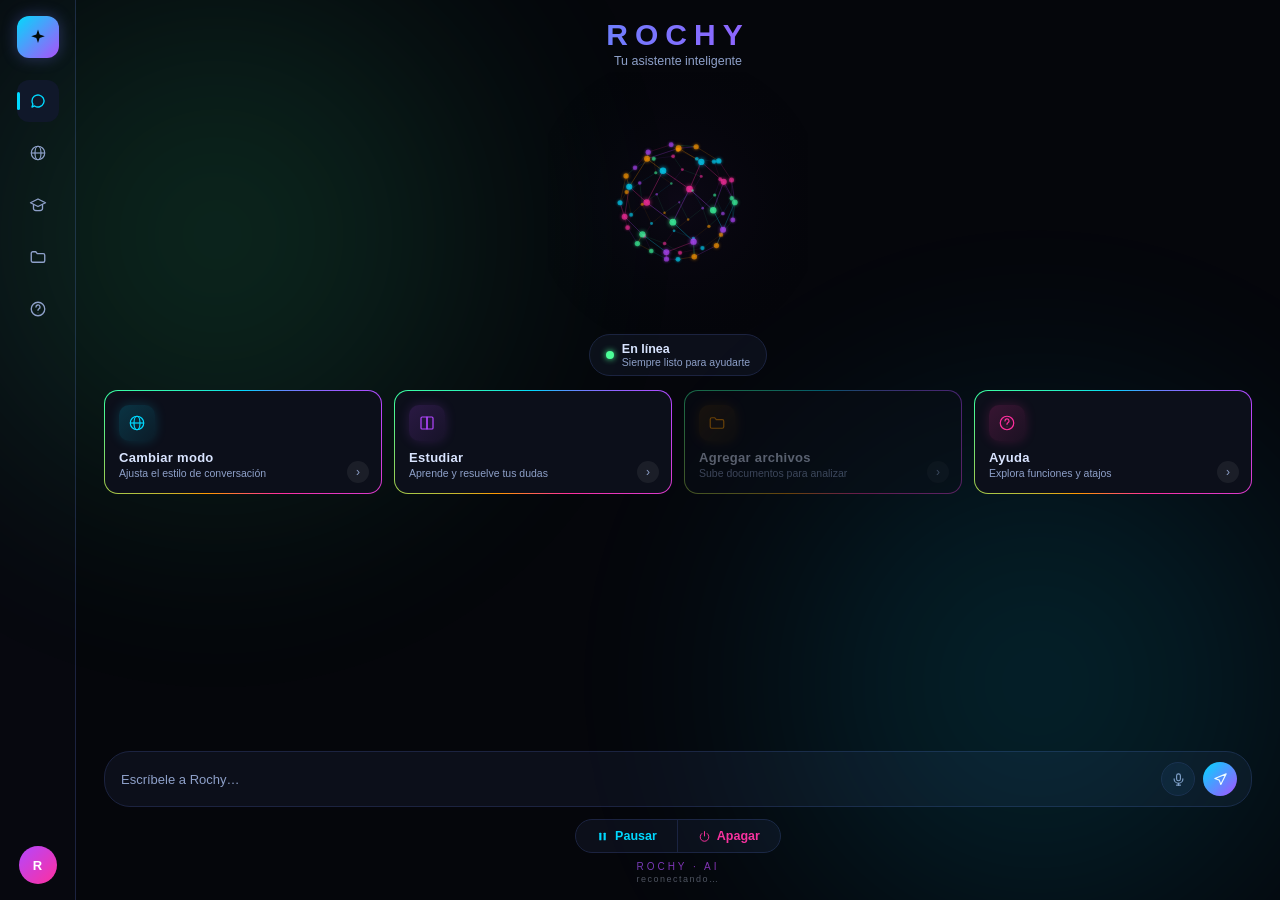
==== commit d5e44a1e: "Corrige alucinaciones de acciones y agrega fondo por modo (verde/azul-rojo) - REGLA CRÍTICA nueva y " ====
--- a/interface/index.html
+++ b/interface/index.html
@@ -6,6 +6,9 @@
 <link rel="stylesheet" href="style.css">
 </head>
 <body>
+<!-- Fondo tipo "nubes" que cambia de color según el modo (verde/celeste
+     online, azul/rojo local) — ver style.css y script.js (updateStatusBar). -->
+<div id="modeGlow"></div>
 <div id="app">
 
   <!-- ============ Barra lateral ============ -->
--- a/interface/style.css
+++ b/interface/style.css
@@ -30,6 +30,52 @@
 #app {
   display: flex;
   height: 100vh;
+}
+
+/* ================= Fondo tipo "nubes" según el modo =================
+   Un par de manchas de color grandes y difuminadas, muy tenues, que
+   respiran lentamente detrás de toda la interfaz — estilo Gemini. Sirven
+   para notar de un vistazo si Rochy está en modo local u online sin tener
+   que leer el texto del pill de estado. Van ANTES de #app en el HTML (no
+   por z-index: al ser hijos normales de <body>, el que viene después en
+   el documento se pinta encima, así que el orden en el HTML es lo que
+   importa aquí, no un z-index). Verde/celeste = online (por defecto);
+   azul/rojo = modo local. */
+#modeGlow {
+  position: fixed;
+  inset: 0;
+  overflow: hidden;
+  pointer-events: none;
+}
+#modeGlow::before,
+#modeGlow::after {
+  content: '';
+  position: absolute;
+  width: 62vw;
+  height: 62vw;
+  border-radius: 50%;
+  filter: blur(90px);
+  opacity: 0.16;
+  transition: background 1s ease;
+  animation: modeDrift 24s ease-in-out infinite;
+}
+#modeGlow::before {
+  top: -18%;
+  left: -14%;
+  background: radial-gradient(circle, var(--mode-glow-a, var(--green)), transparent 70%);
+}
+#modeGlow::after {
+  bottom: -20%;
+  right: -12%;
+  background: radial-gradient(circle, var(--mode-glow-b, var(--blue)), transparent 70%);
+  animation-delay: -12s;
+  animation-direction: reverse;
+}
+body.mode-local #modeGlow::before { background: radial-gradient(circle, #2f6bff, transparent 70%); }
+body.mode-local #modeGlow::after { background: radial-gradient(circle, #ff3d5a, transparent 70%); }
+@keyframes modeDrift {
+  0%, 100% { transform: translate(0, 0) scale(1); }
+  50% { transform: translate(6%, 5%) scale(1.1); }
 }
 
 /* ================= Barra lateral ================= */
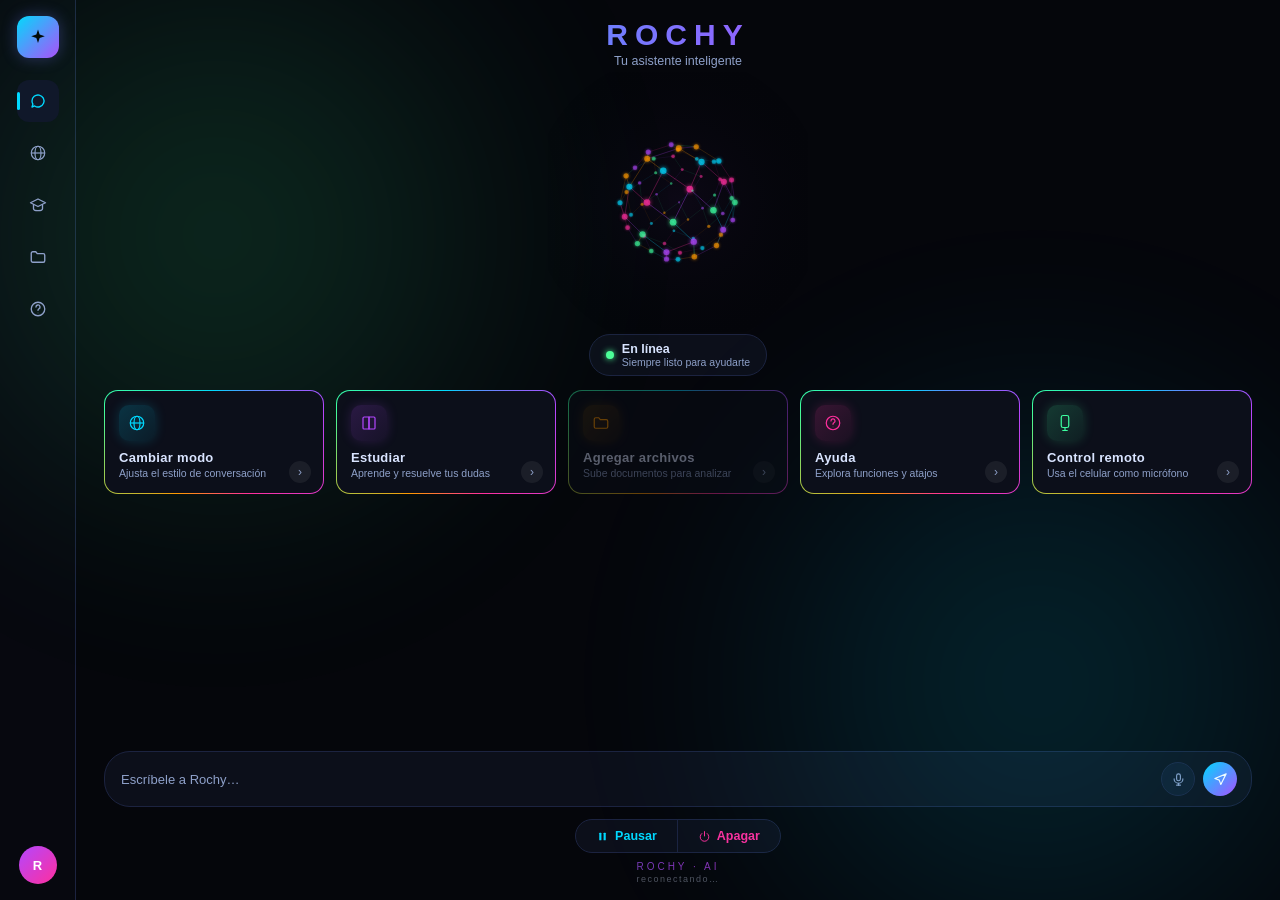
==== commit 4dffe530: "Agrega modo "Control remoto" para usar el celular como entrada principal Nueva opción (card en la in" ====
--- a/interface/index.html
+++ b/interface/index.html
@@ -94,6 +94,12 @@
         <div class="cardSub">Explora funciones y atajos</div>
         <div class="cardArrow">›</div>
       </button>
+      <button class="card green" id="remoteBtn" title="Usa el celular como micrófono principal">
+        <div class="cardIcon"><svg viewBox="0 0 24 24" width="18" height="18" fill="none" stroke="currentColor" stroke-width="1.6" stroke-linecap="round" stroke-linejoin="round"><rect x="7" y="2" width="10" height="16" rx="2.5"/><line x1="12" y1="22" x2="12" y2="18.3"/><line x1="9" y1="22" x2="15" y2="22"/></svg></div>
+        <div class="cardTitle display-font" id="remoteBtnTitle">Control remoto</div>
+        <div class="cardSub" id="remoteBtnSub">Usa el celular como micrófono</div>
+        <div class="cardArrow">›</div>
+      </button>
     </div>
 
     <!-- Único bloque que se desplaza — el resto de la interfaz queda fijo. -->
--- a/interface/style.css
+++ b/interface/style.css
@@ -335,6 +335,16 @@
 .card.purple .cardIcon { background: linear-gradient(135deg, #b347ff2e, #b347ff10); color: var(--purple); box-shadow: 0 0 12px #b347ff2e; }
 .card.orange .cardIcon { background: linear-gradient(135deg, #ff99002e, #ff990010); color: var(--orange); box-shadow: 0 0 12px #ff99002e; }
 .card.pink   .cardIcon { background: linear-gradient(135deg, #ff2f9e2e, #ff2f9e10); color: var(--pink);   box-shadow: 0 0 12px #ff2f9e2e; }
+.card.green  .cardIcon { background: linear-gradient(135deg, #3dffa02e, #3dffa010); color: var(--green);  box-shadow: 0 0 12px #3dffa02e; }
+/* Cuando el control remoto está activo, el borde late suave en verde para
+   que sea obvio de un vistazo que la PC ya no está escuchando por su cuenta. */
+.card.remoteActive {
+  animation: spinBorder 8s linear infinite, remotePulse 1.8s ease-in-out infinite;
+}
+@keyframes remotePulse {
+  0%, 100% { box-shadow: 0 0 0 0 #3dffa000; }
+  50% { box-shadow: 0 0 18px 2px #3dffa055; }
+}
 
 /* ================= Ventana flotante (modal) =================
    Reemplaza los alert()/prompt() nativos del navegador (se veían feos,
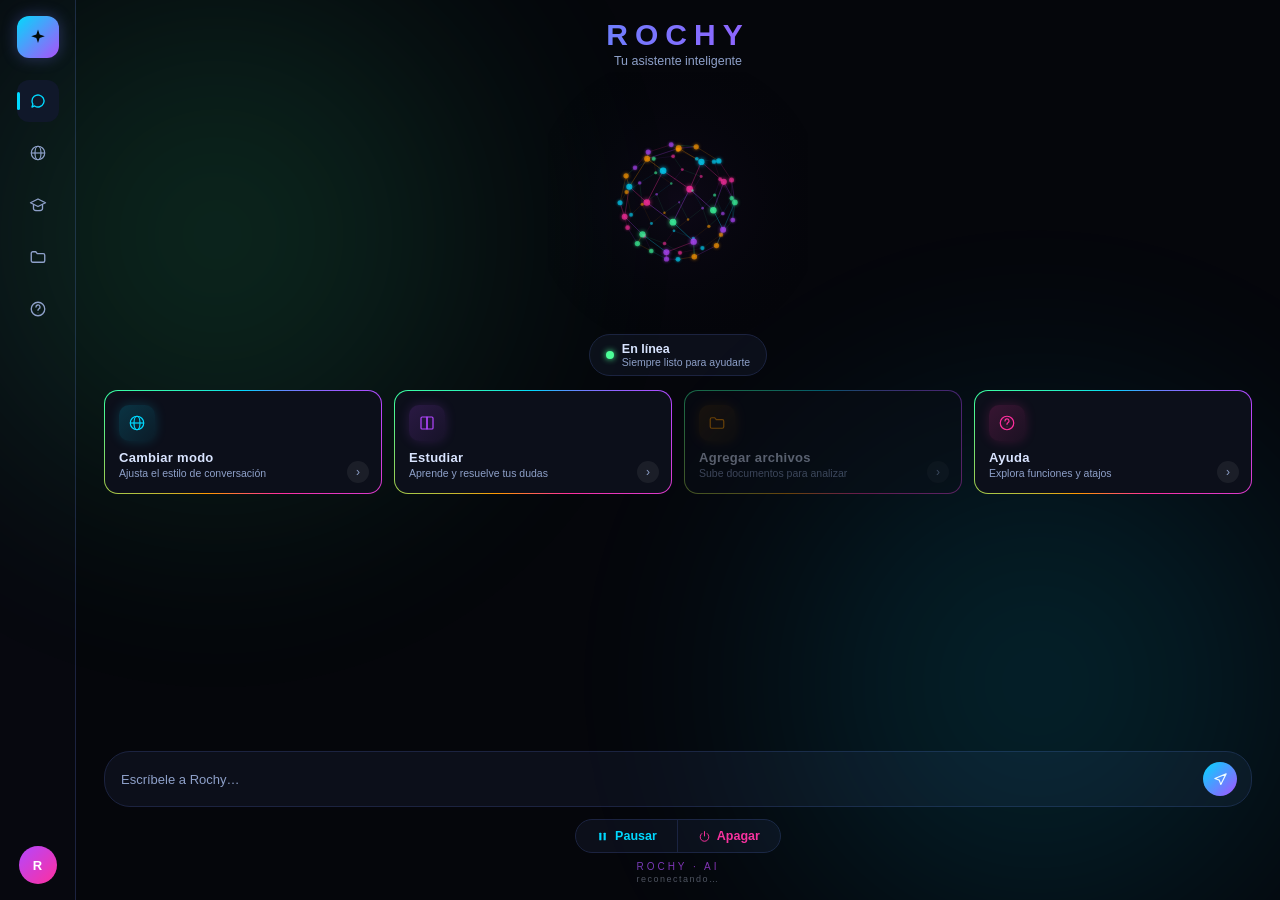
==== commit 0ebeb901: "Quita el boton de microfono del chat, agrega indicador de escritura, y evita que un fallo del modo e" ====
--- a/interface/index.html
+++ b/interface/index.html
@@ -94,12 +94,6 @@
         <div class="cardSub">Explora funciones y atajos</div>
         <div class="cardArrow">›</div>
       </button>
-      <button class="card green" id="remoteBtn" title="Usa el celular como micrófono principal">
-        <div class="cardIcon"><svg viewBox="0 0 24 24" width="18" height="18" fill="none" stroke="currentColor" stroke-width="1.6" stroke-linecap="round" stroke-linejoin="round"><rect x="7" y="2" width="10" height="16" rx="2.5"/><line x1="12" y1="22" x2="12" y2="18.3"/><line x1="9" y1="22" x2="15" y2="22"/></svg></div>
-        <div class="cardTitle display-font" id="remoteBtnTitle">Control remoto</div>
-        <div class="cardSub" id="remoteBtnSub">Usa el celular como micrófono</div>
-        <div class="cardArrow">›</div>
-      </button>
     </div>
 
     <!-- Único bloque que se desplaza — el resto de la interfaz queda fijo. -->
@@ -107,9 +101,6 @@
 
     <div id="inputRow">
       <input id="textInput" type="text" placeholder="Escríbele a Rochy…" autocomplete="off">
-      <button class="roundBtn" id="micBtn" title="Rochy también te escucha por voz — di 'rochy' para activarla">
-        <svg viewBox="0 0 24 24" width="15" height="15" fill="none" stroke="currentColor" stroke-width="1.8" stroke-linecap="round" stroke-linejoin="round"><rect x="9" y="3" width="6" height="11" rx="3"/><path d="M5 11a7 7 0 0 0 14 0"/><line x1="12" y1="18" x2="12" y2="21"/><line x1="9" y1="21" x2="15" y2="21"/></svg>
-      </button>
       <button class="roundBtn" id="sendBtn" title="Enviar">
         <svg viewBox="0 0 24 24" width="15" height="15" fill="none" stroke="currentColor" stroke-width="1.8" stroke-linejoin="round" stroke-linecap="round"><path d="M21 3 3 10.5l7 2.5 2.5 7L21 3Z"/></svg>
       </button>
--- a/interface/style.css
+++ b/interface/style.css
@@ -335,16 +335,6 @@
 .card.purple .cardIcon { background: linear-gradient(135deg, #b347ff2e, #b347ff10); color: var(--purple); box-shadow: 0 0 12px #b347ff2e; }
 .card.orange .cardIcon { background: linear-gradient(135deg, #ff99002e, #ff990010); color: var(--orange); box-shadow: 0 0 12px #ff99002e; }
 .card.pink   .cardIcon { background: linear-gradient(135deg, #ff2f9e2e, #ff2f9e10); color: var(--pink);   box-shadow: 0 0 12px #ff2f9e2e; }
-.card.green  .cardIcon { background: linear-gradient(135deg, #3dffa02e, #3dffa010); color: var(--green);  box-shadow: 0 0 12px #3dffa02e; }
-/* Cuando el control remoto está activo, el borde late suave en verde para
-   que sea obvio de un vistazo que la PC ya no está escuchando por su cuenta. */
-.card.remoteActive {
-  animation: spinBorder 8s linear infinite, remotePulse 1.8s ease-in-out infinite;
-}
-@keyframes remotePulse {
-  0%, 100% { box-shadow: 0 0 0 0 #3dffa000; }
-  50% { box-shadow: 0 0 18px 2px #3dffa055; }
-}
 
 /* ================= Ventana flotante (modal) =================
    Reemplaza los alert()/prompt() nativos del navegador (se veían feos,
@@ -501,6 +491,24 @@
   color: #cfe0ff;
   border: 1px solid var(--border);
   border-bottom-left-radius: 4px;
+}
+.bubble.typing {
+  display: flex;
+  align-items: center;
+  gap: 4px;
+  padding: 12px 14px;
+}
+.bubble.typing span {
+  width: 6px; height: 6px;
+  border-radius: 50%;
+  background: var(--text-dim);
+  animation: typingBounce 1.1s ease-in-out infinite;
+}
+.bubble.typing span:nth-child(2) { animation-delay: 0.15s; }
+.bubble.typing span:nth-child(3) { animation-delay: 0.3s; }
+@keyframes typingBounce {
+  0%, 60%, 100% { opacity: 0.35; transform: translateY(0); }
+  30% { opacity: 1; transform: translateY(-3px); }
 }
 
 /* ================= Entrada de texto ================= */
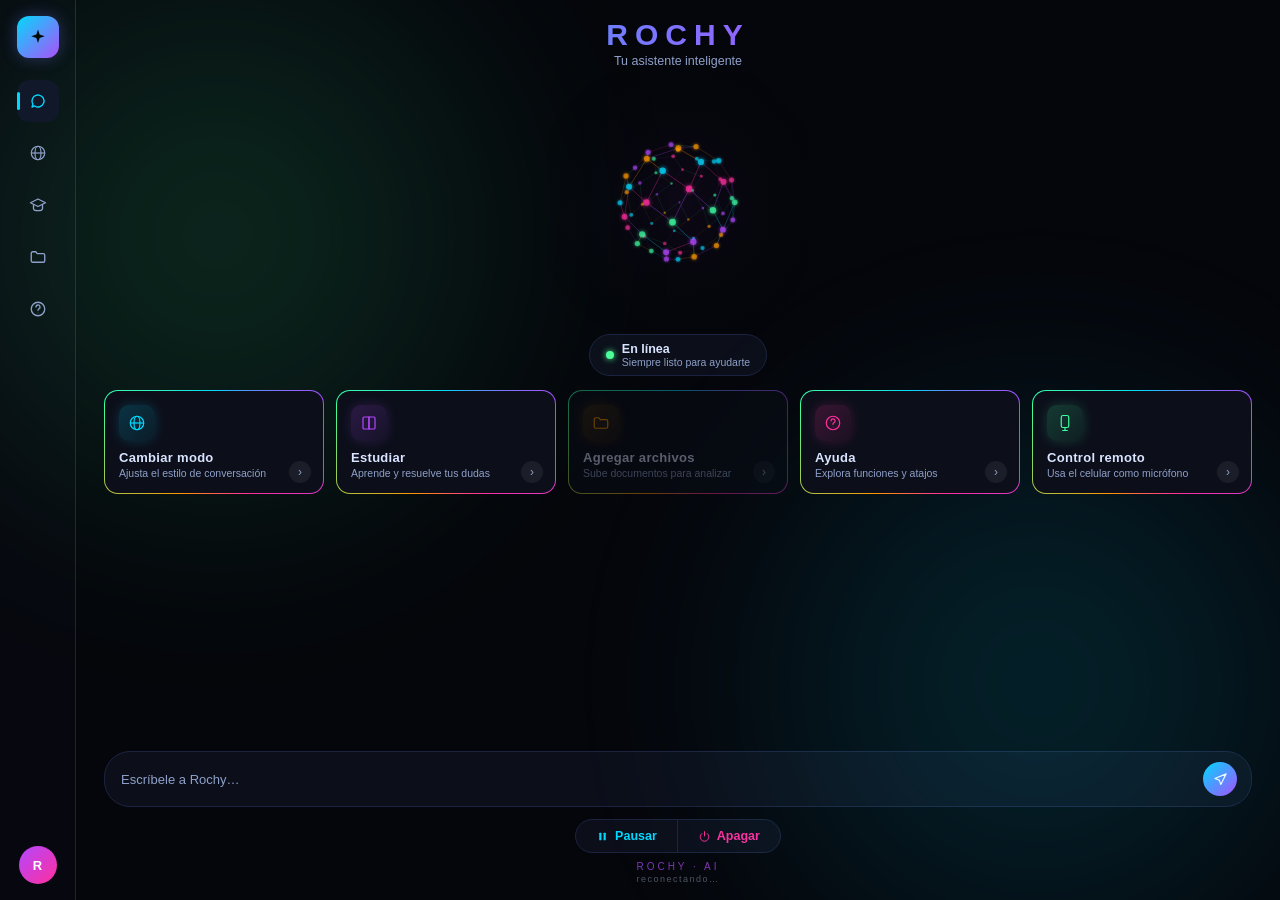
==== commit 09cce7c8: "Merge remote-tracking branch 'origin/main'" ====
--- a/interface/index.html
+++ b/interface/index.html
@@ -94,6 +94,12 @@
         <div class="cardSub">Explora funciones y atajos</div>
         <div class="cardArrow">›</div>
       </button>
+      <button class="card green" id="remoteBtn" title="Usa el celular como micrófono principal">
+        <div class="cardIcon"><svg viewBox="0 0 24 24" width="18" height="18" fill="none" stroke="currentColor" stroke-width="1.6" stroke-linecap="round" stroke-linejoin="round"><rect x="7" y="2" width="10" height="16" rx="2.5"/><line x1="12" y1="22" x2="12" y2="18.3"/><line x1="9" y1="22" x2="15" y2="22"/></svg></div>
+        <div class="cardTitle display-font" id="remoteBtnTitle">Control remoto</div>
+        <div class="cardSub" id="remoteBtnSub">Usa el celular como micrófono</div>
+        <div class="cardArrow">›</div>
+      </button>
     </div>
 
     <!-- Único bloque que se desplaza — el resto de la interfaz queda fijo. -->
--- a/interface/style.css
+++ b/interface/style.css
@@ -335,6 +335,16 @@
 .card.purple .cardIcon { background: linear-gradient(135deg, #b347ff2e, #b347ff10); color: var(--purple); box-shadow: 0 0 12px #b347ff2e; }
 .card.orange .cardIcon { background: linear-gradient(135deg, #ff99002e, #ff990010); color: var(--orange); box-shadow: 0 0 12px #ff99002e; }
 .card.pink   .cardIcon { background: linear-gradient(135deg, #ff2f9e2e, #ff2f9e10); color: var(--pink);   box-shadow: 0 0 12px #ff2f9e2e; }
+.card.green  .cardIcon { background: linear-gradient(135deg, #3dffa02e, #3dffa010); color: var(--green);  box-shadow: 0 0 12px #3dffa02e; }
+/* Cuando el control remoto está activo, el borde late suave en verde para
+   que sea obvio de un vistazo que la PC ya no está escuchando por su cuenta. */
+.card.remoteActive {
+  animation: spinBorder 8s linear infinite, remotePulse 1.8s ease-in-out infinite;
+}
+@keyframes remotePulse {
+  0%, 100% { box-shadow: 0 0 0 0 #3dffa000; }
+  50% { box-shadow: 0 0 18px 2px #3dffa055; }
+}
 
 /* ================= Ventana flotante (modal) =================
    Reemplaza los alert()/prompt() nativos del navegador (se veían feos,
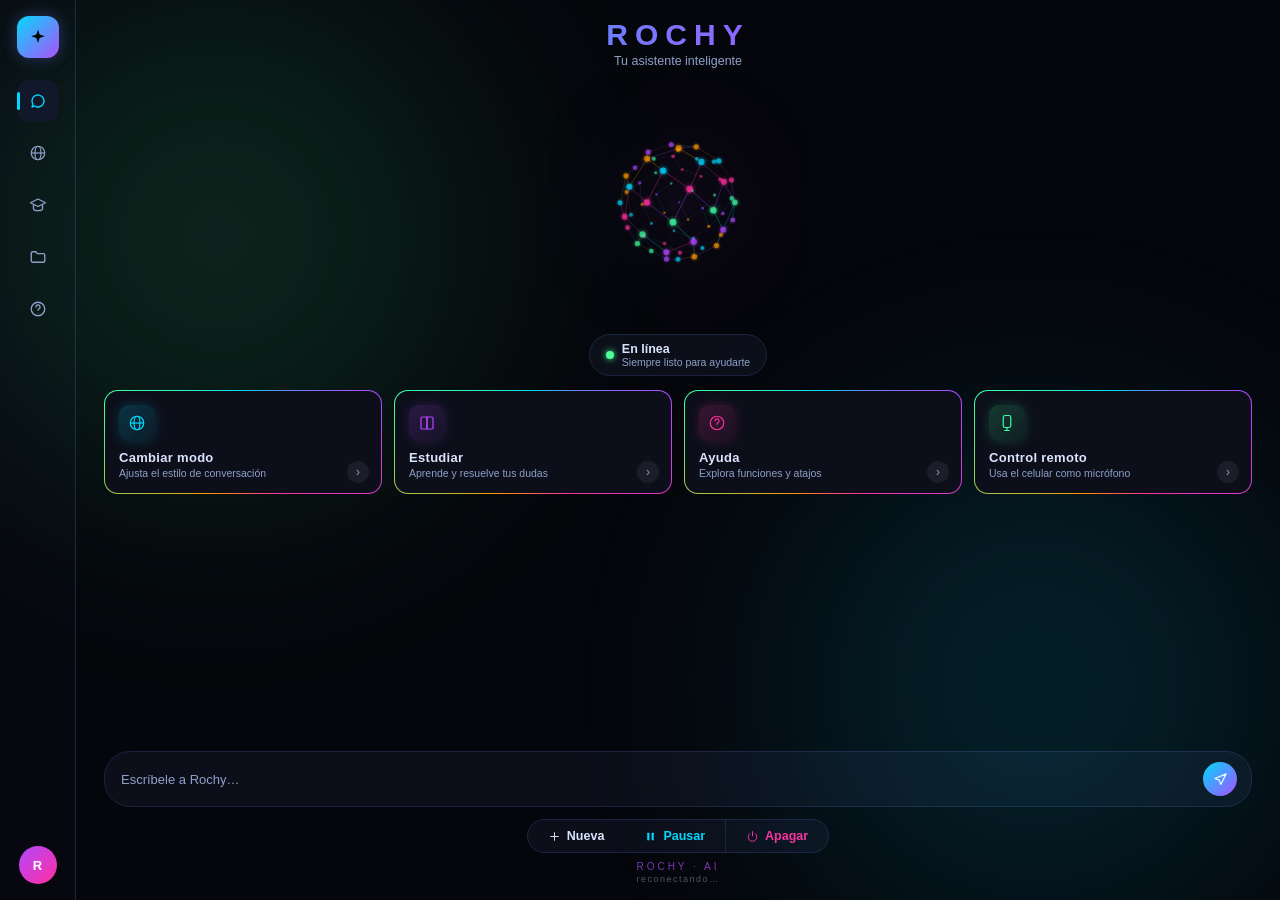
==== commit bb632de7: "Indicador de escritura, borrar materias de estudio y nueva conversacion Agrega boton de basura por m" ====
--- a/interface/index.html
+++ b/interface/index.html
@@ -82,12 +82,6 @@
         <div class="cardSub">Aprende y resuelve tus dudas</div>
         <div class="cardArrow">›</div>
       </button>
-      <button class="card orange" id="uploadBtn" title="Agrega más archivos a la materia activa" disabled>
-        <div class="cardIcon"><svg viewBox="0 0 24 24" width="18" height="18" fill="none" stroke="currentColor" stroke-width="1.6" stroke-linecap="round" stroke-linejoin="round"><path d="M3 7a2 2 0 0 1 2-2h4l2 2.5h8A2 2 0 0 1 21 9.5V17a2 2 0 0 1-2 2H5a2 2 0 0 1-2-2V7Z"/></svg></div>
-        <div class="cardTitle display-font">Agregar archivos</div>
-        <div class="cardSub">Sube documentos para analizar</div>
-        <div class="cardArrow">›</div>
-      </button>
       <button class="card pink" id="helpBtn" title="¿Qué le puedo decir a Rochy?">
         <div class="cardIcon"><svg viewBox="0 0 24 24" width="18" height="18" fill="none" stroke="currentColor" stroke-width="1.6" stroke-linecap="round" stroke-linejoin="round"><circle cx="12" cy="12" r="9"/><path d="M9.3 9.3a2.7 2.7 0 1 1 3.9 2.4c-.9.5-1.2 1-1.2 2.1"/><circle cx="12" cy="17.2" r="0.6" fill="currentColor" stroke="none"/></svg></div>
         <div class="cardTitle display-font">Ayuda</div>
@@ -114,6 +108,10 @@
 
     <div id="controlRow">
       <div id="controlPill">
+        <button class="pillBtn" id="newChatBtn" title="Empieza una conversación nueva (borra el chat)">
+          <svg viewBox="0 0 24 24" width="13" height="13" fill="none" stroke="currentColor" stroke-width="1.8" stroke-linecap="round" stroke-linejoin="round"><path d="M12 5v14M5 12h14"/></svg>
+          Nueva
+        </button>
         <button class="pillBtn" id="pauseBtn" title="Deja de escuchar activamente">
           <svg viewBox="0 0 24 24" width="13" height="13" fill="currentColor"><rect x="6" y="5" width="4" height="14" rx="1"/><rect x="14" y="5" width="4" height="14" rx="1"/></svg>
           Pausar
--- a/interface/style.css
+++ b/interface/style.css
@@ -438,7 +438,31 @@
 }
 .subjectRow:hover { border-color: var(--purple); transform: translateX(2px); }
 .subjectRow .subjectIcon { color: var(--purple); flex: 0 0 auto; display: flex; }
-.subjectRow .subjectName { font-weight: 600; text-transform: capitalize; font-size: 12.5px; }
+.subjectRow .subjectName { font-weight: 600; text-transform: capitalize; font-size: 12.5px; flex: 1; }
+.subjectDelete {
+  flex: 0 0 auto;
+  width: 26px; height: 26px;
+  border-radius: 7px;
+  border: 1px solid transparent;
+  background: transparent;
+  color: var(--text-dim);
+  display: flex; align-items: center; justify-content: center;
+  cursor: pointer;
+}
+.subjectDelete:hover { color: var(--pink); border-color: var(--pink); background: #1c0f18; }
+.subjectRow.confirmDelete { cursor: default; border-color: var(--pink); background: #1c0f18; }
+.subjectRow.confirmDelete:hover { transform: none; }
+.subjectRow .confirmText { flex: 1; font-size: 11.5px; color: var(--text-dim); }
+.confirmBtns { display: flex; gap: 6px; flex: 0 0 auto; }
+.confirmBtns button {
+  border-radius: 7px;
+  padding: 5px 10px;
+  font-size: 11px;
+  font-weight: 600;
+  cursor: pointer;
+}
+.confirmBtns .confirmYes { background: var(--pink); color: #fff; border: none; }
+.confirmBtns .confirmNo { background: var(--panel); color: var(--text-dim); border: 1px solid var(--border); }
 #newSubjectRow { display: flex; gap: 8px; margin-top: 4px; }
 #newSubjectInput {
   flex: 1;
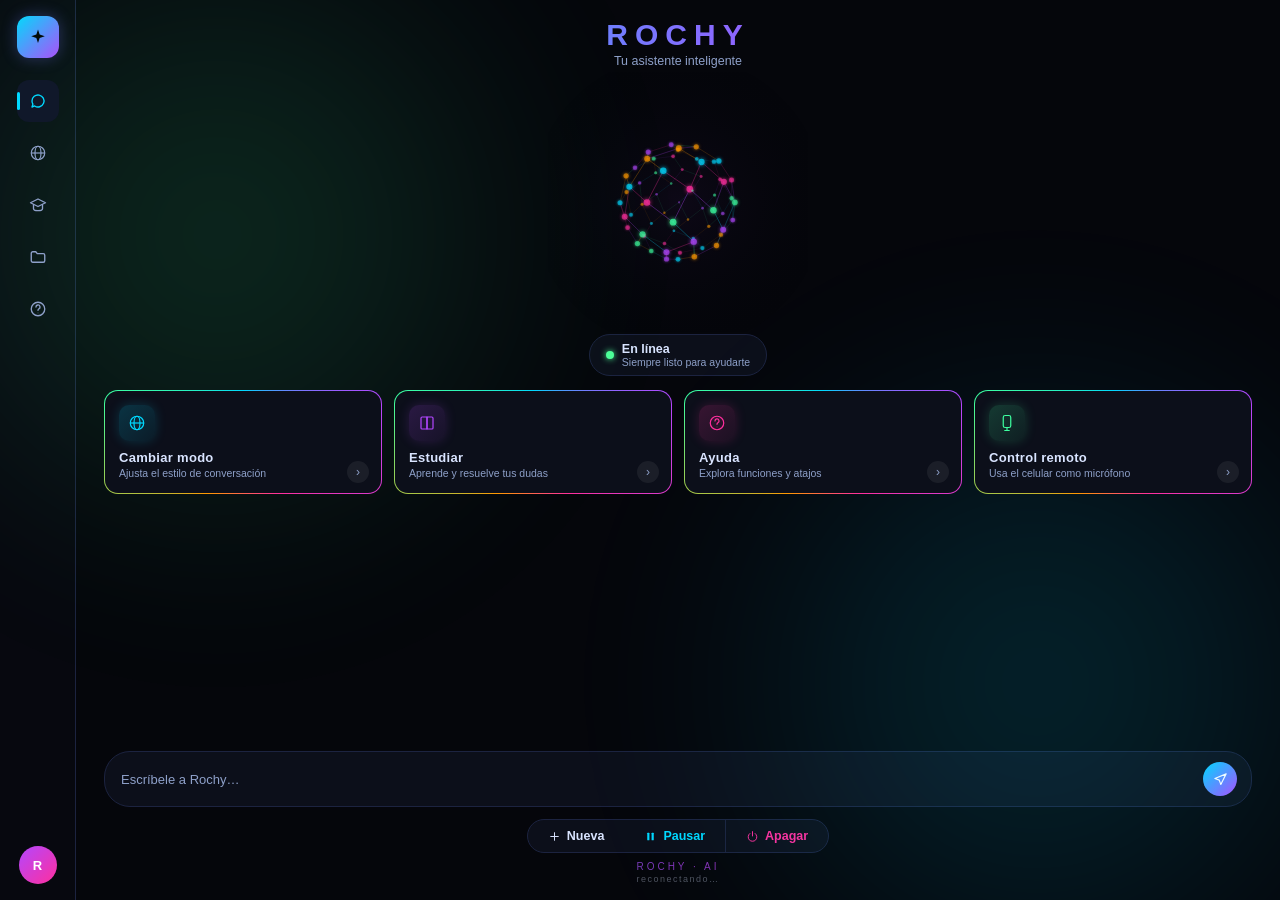
==== commit 3c1188e4: "Panel de camara en vivo para el proyecto de gestos, dentro de la interfaz Nuevo tipo de mensaje "ges" ====
--- a/interface/index.html
+++ b/interface/index.html
@@ -128,6 +128,19 @@
   </div>
 </div>
 
+<!-- Vista en vivo de la cámara del proyecto de gestos (gestos_control, otro
+     microservicio, ver rochy_link.py) — solo aparece cuando llegan frames de
+     verdad por WebSocket, y se oculta sola si dejan de llegar, para
+     confirmar a simple vista que la cámara está siendo usada. -->
+<div id="gestureCamPanel">
+  <div id="gestureCamHeader">
+    <span>🖐️ Cámara de gestos</span>
+    <span id="gestureCamDot"></span>
+  </div>
+  <img id="gestureCamImg" alt="Cámara de gestos">
+  <div id="gestureCamLabel"></div>
+</div>
+
 <!-- Ventana flotante reutilizable: ayuda y el selector de materias de
      estudio la usan, en vez de alert()/prompt() nativos del navegador. -->
 <div id="modalOverlay">
--- a/interface/style.css
+++ b/interface/style.css
@@ -352,6 +352,56 @@
    todo "contenido de ayuda" (ayuda de verdad, o elegir/crear una materia
    de estudio) aparece en esta misma ventana flotante, con nuestro propio
    estilo, en vez de mezclarse con el chat. */
+/* Panel flotante con la vista en vivo de la cámara del proyecto de gestos
+   (ver gestureCamPanel en index.html/script.js) — oculto por defecto,
+   aparece solo mientras llegan frames de verdad. */
+#gestureCamPanel {
+  position: fixed;
+  right: 18px;
+  bottom: 90px;
+  width: 200px;
+  background: var(--panel);
+  border: 1px solid var(--border);
+  border-radius: 14px;
+  overflow: hidden;
+  box-shadow: 0 16px 40px #000000aa;
+  z-index: 40;
+  display: none;
+}
+#gestureCamPanel.visible { display: block; }
+#gestureCamHeader {
+  display: flex;
+  align-items: center;
+  justify-content: space-between;
+  padding: 8px 10px;
+  font-size: 11px;
+  color: var(--text-dim);
+  border-bottom: 1px solid var(--border);
+}
+#gestureCamDot {
+  width: 7px; height: 7px;
+  border-radius: 50%;
+  background: var(--green);
+  box-shadow: 0 0 6px var(--green);
+  flex: 0 0 auto;
+}
+#gestureCamImg {
+  display: block;
+  width: 100%;
+  aspect-ratio: 4 / 3;
+  object-fit: cover;
+  background: #000;
+}
+#gestureCamLabel {
+  padding: 6px 10px;
+  font-size: 11px;
+  color: var(--green);
+  min-height: 15px;
+  white-space: nowrap;
+  overflow: hidden;
+  text-overflow: ellipsis;
+}
+
 #modalOverlay {
   position: fixed;
   inset: 0;
